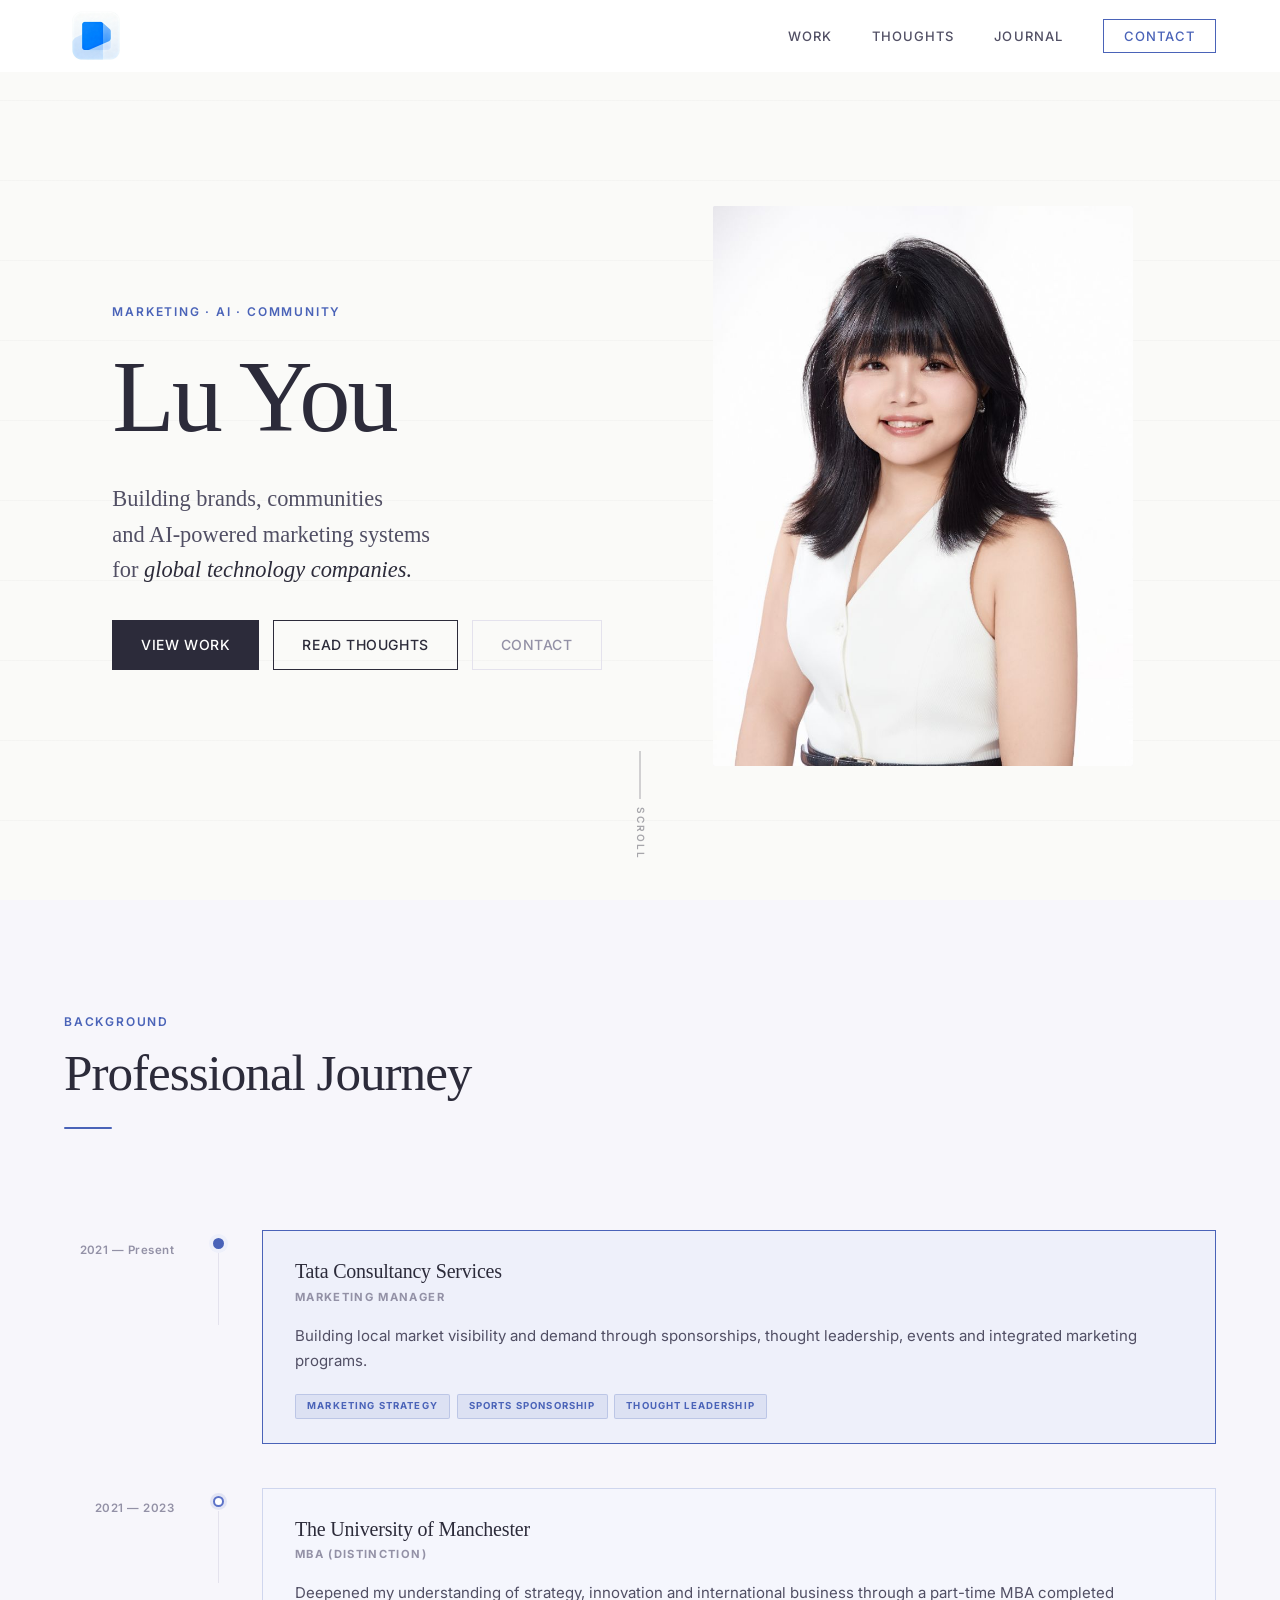
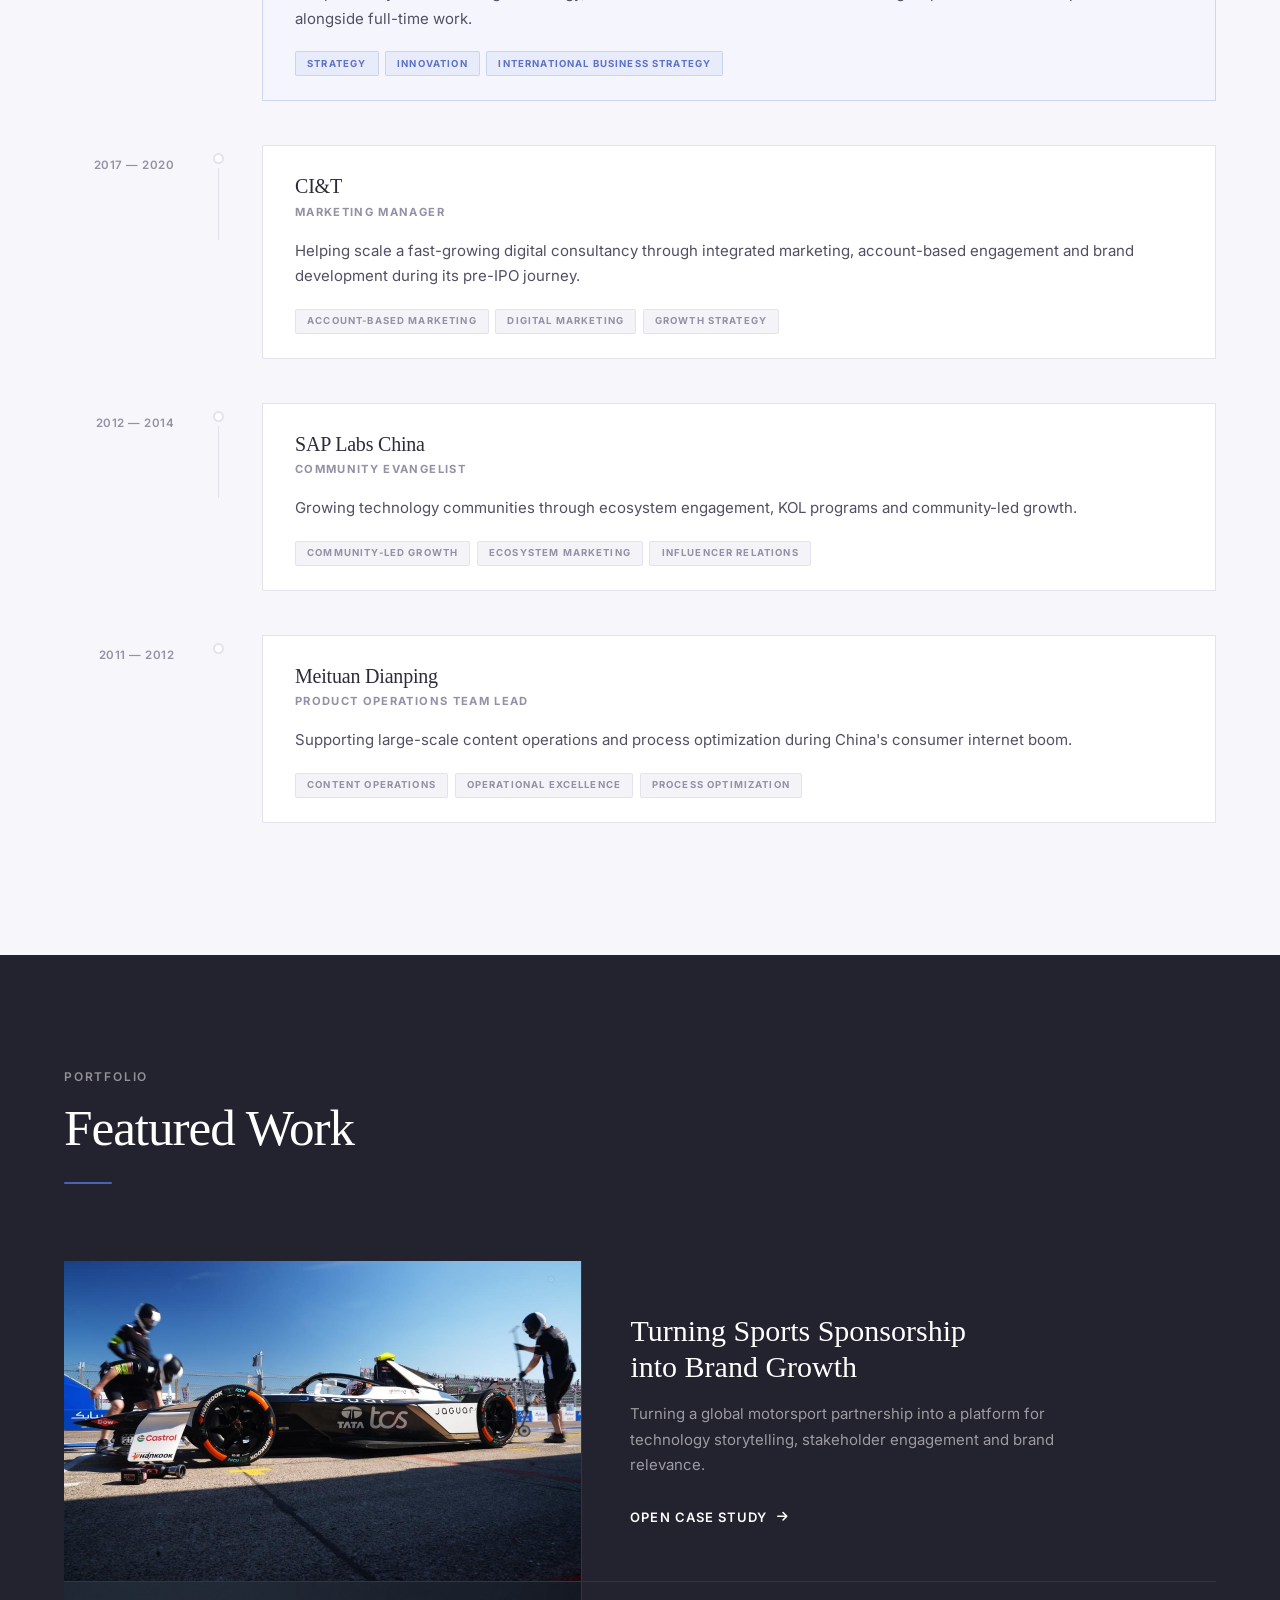
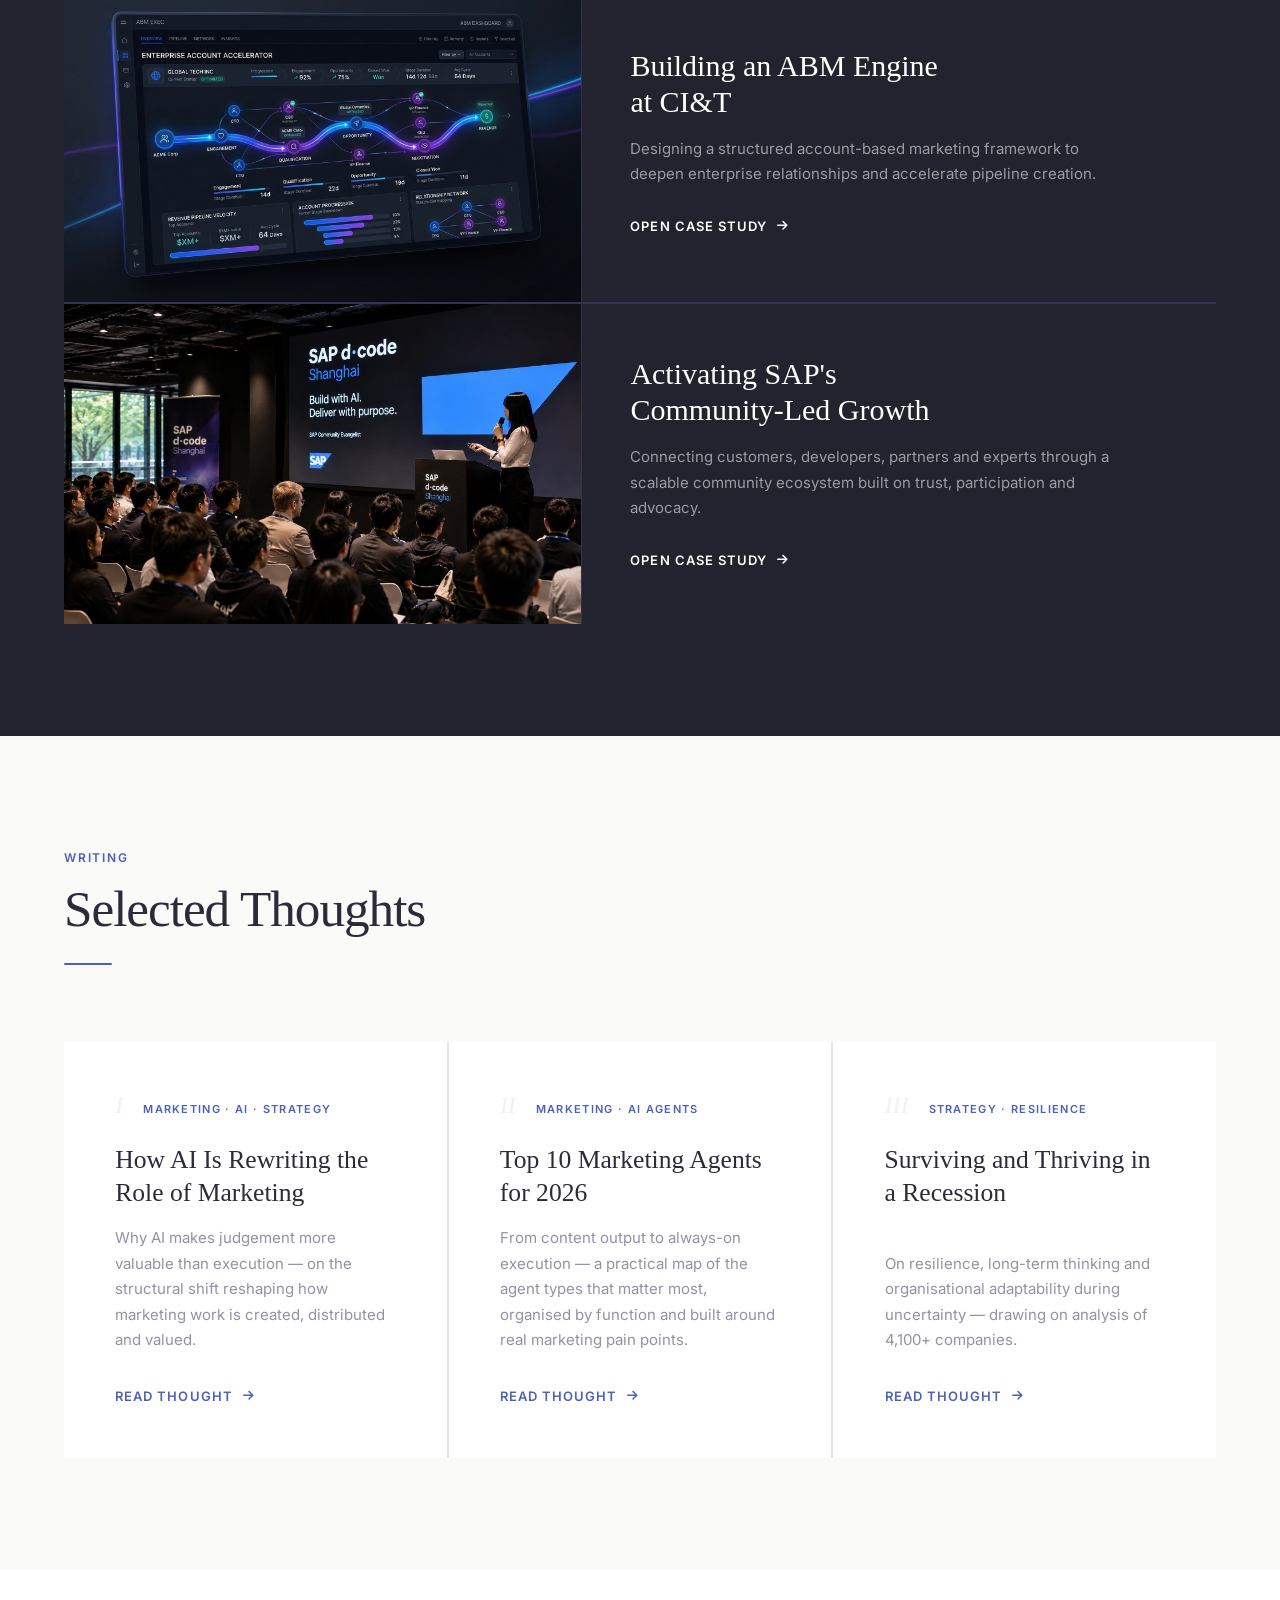
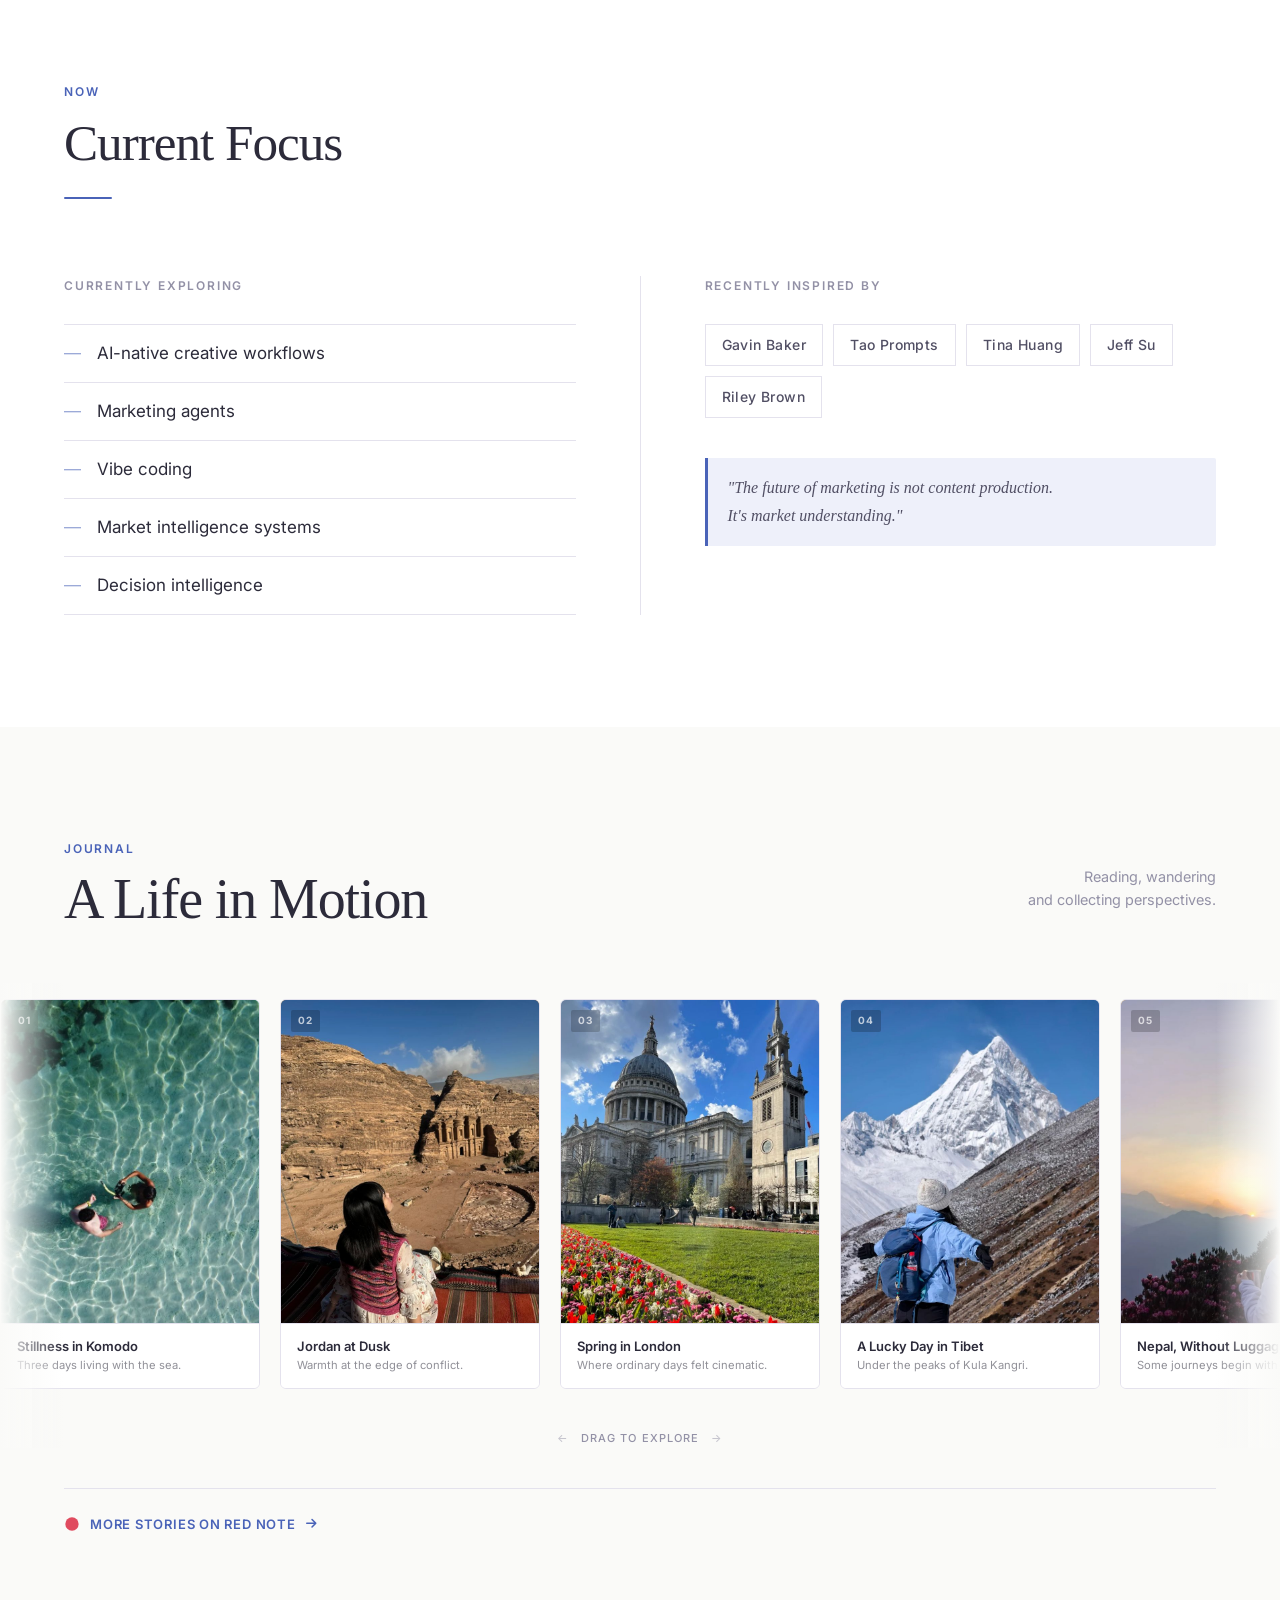
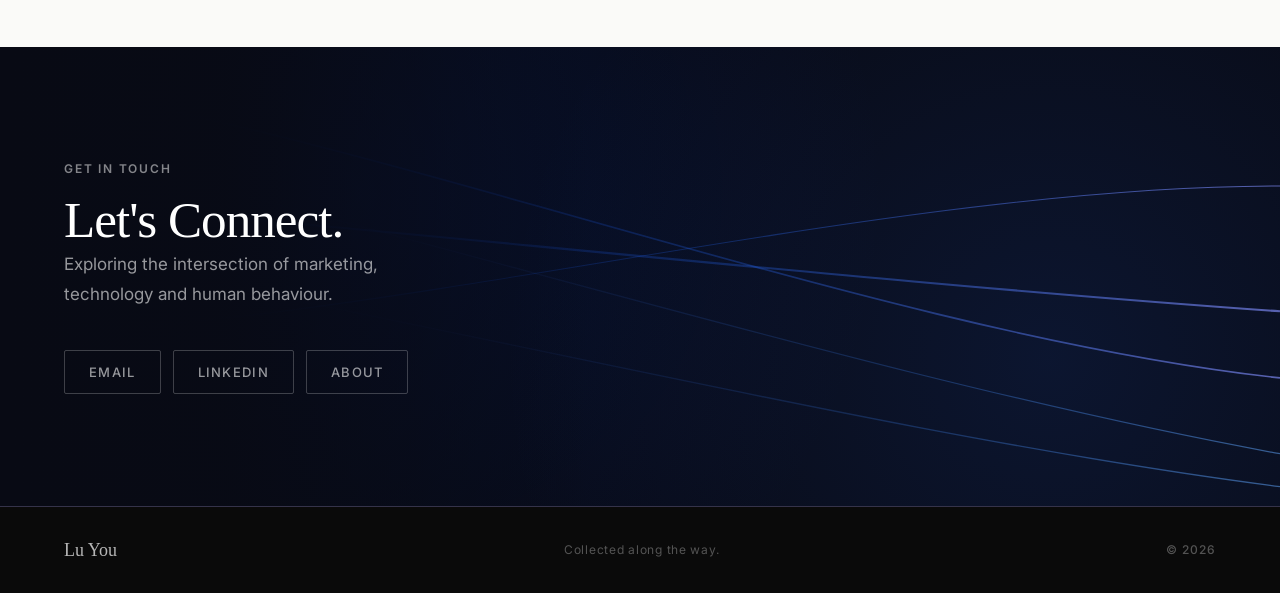
==== index.html @ 07454323 "Deploy personal website" ====
<!DOCTYPE html>
<html lang="en">
<head>
  <meta charset="UTF-8" />
  <meta name="viewport" content="width=device-width, initial-scale=1.0" />
  <title>Lu You | Marketing Strategist</title>
  <meta name="description" content="Lu You — Marketing Strategist building brands, communities and AI-powered marketing systems for global technology companies." />

  <!-- Google Fonts -->
  <link rel="preconnect" href="https://fonts.googleapis.com" />
  <link rel="preconnect" href="https://fonts.gstatic.com" crossorigin />
  <link href="https://fonts.googleapis.com/css2?family=Lora:ital,wght@0,400;0,500;0,600;1,400;1,500&family=Inter:wght@300;400;500;600&family=Cormorant+Garamond:ital,wght@0,300;0,400;0,500;1,300;1,400&display=swap" rel="stylesheet" />

  <!-- Font Awesome -->
  <link rel="stylesheet" href="https://cdn.jsdelivr.net/npm/@fortawesome/fontawesome-free@6.5.0/css/all.min.css" />

  <!-- Favicon -->
  <link rel="icon" type="image/svg+xml" href="images/favicon.svg" />
  <link rel="apple-touch-icon" href="images/favicon.svg" />

  <link rel="stylesheet" href="css/style.css" />
</head>
<body>

  <!-- ═══════════════ NAVIGATION ═══════════════ -->
  <nav class="site-nav" id="site-nav" aria-label="Main navigation">
    <div class="nav-inner">
      <a href="#hero" class="nav-logo" aria-label="Lu You — Home">
        <img src="images/logo-icon.jpg" alt="Lu You logo" class="nav-logo-img" />
      </a>
      <ul class="nav-links" role="list">
        <li><a href="#work" class="nav-link">Work</a></li>
        <li><a href="#thoughts" class="nav-link">Thoughts</a></li>
        <li><a href="#journal" class="nav-link">Journal</a></li>
        <li><a href="#contact" class="nav-link nav-cta">Contact</a></li>
      </ul>
      <button class="nav-burger" id="nav-burger" aria-label="Toggle menu" aria-expanded="false">
        <span></span><span></span><span></span>
      </button>
    </div>
    <!-- Mobile menu -->
    <div class="nav-mobile" id="nav-mobile" aria-hidden="true">
      <ul role="list">
        <li><a href="#work" class="nav-link">Work</a></li>
        <li><a href="#thoughts" class="nav-link">Thoughts</a></li>
        <li><a href="#journal" class="nav-link">Journal</a></li>
        <li><a href="#contact" class="nav-link">Contact</a></li>
      </ul>
    </div>
  </nav>

  <main>

    <!-- ═══════════════ HERO ═══════════════ -->
    <section class="hero" id="hero" aria-label="Introduction">
      <div class="hero-content">
        <div class="hero-left reveal">
          <p class="hero-eyebrow">Marketing · AI · Community</p>
          <h1 class="hero-name">Lu You</h1>
          <p class="hero-tagline">Building brands, communities<br />and AI-powered marketing systems<br />for <em>global technology companies.</em></p>
          <div class="hero-ctas" role="group" aria-label="Navigation shortcuts">
            <a href="#work" class="btn btn-primary">View Work</a>
            <a href="#thoughts" class="btn btn-secondary">Read Thoughts</a>
            <a href="#contact" class="btn btn-ghost">Contact</a>
          </div>
        </div>

        <div class="hero-right reveal reveal-delay">
          <div class="hero-portrait" role="img" aria-label="Portrait photograph of Lu You">
            <div class="portrait-inner">
              <img src="images/portrait.jpg" alt="Lu You — Marketing Strategist" class="portrait-photo" />
            </div>
          </div>
        </div>
      </div>

      <!-- Scroll indicator -->
      <div class="scroll-indicator" aria-hidden="true">
        <span class="scroll-line"></span>
        <span class="scroll-text">Scroll</span>
      </div>
    </section>

    <!-- ═══════════════ CAREER TIMELINE ═══════════════ -->
    <section class="timeline-section section" id="timeline" aria-label="Career timeline">
      <div class="container">
        <header class="section-header reveal">
          <span class="section-label">Background</span>
          <h2 class="section-title">Professional Journey</h2>
        </header>

        <div class="timeline" role="list">

          <!-- TCS — Present -->
          <article class="timeline-item reveal" role="listitem" tabindex="0" aria-label="Tata Consultancy Services, 2021 to present">
            <div class="timeline-period" aria-hidden="true">2021 — Present</div>
            <div class="timeline-connector" aria-hidden="true">
              <div class="timeline-dot timeline-dot--current"></div>
              <div class="timeline-line"></div>
            </div>
            <div class="timeline-card timeline-card--current">
              <h3 class="timeline-company">Tata Consultancy Services</h3>
              <p class="timeline-role">Marketing Manager</p>
              <p class="timeline-desc">Building local market visibility and demand through sponsorships, thought leadership, events and integrated marketing programs.</p>
              <div class="timeline-tags">
                <span class="timeline-tag timeline-tag--current">Marketing Strategy</span>
                <span class="timeline-tag timeline-tag--current">Sports Sponsorship</span>
                <span class="timeline-tag timeline-tag--current">Thought Leadership</span>
              </div>
            </div>
          </article>

          <!-- Manchester MBA -->
          <article class="timeline-item reveal" role="listitem" tabindex="0" aria-label="The University of Manchester MBA, 2021 to 2023">
            <div class="timeline-period" aria-hidden="true">2021 — 2023</div>
            <div class="timeline-connector" aria-hidden="true">
              <div class="timeline-dot timeline-dot--edu"></div>
              <div class="timeline-line"></div>
            </div>
            <div class="timeline-card timeline-card--edu">
              <h3 class="timeline-company">The University of Manchester</h3>
              <p class="timeline-role">MBA (Distinction)</p>
              <p class="timeline-desc">Deepened my understanding of strategy, innovation and international business through a part-time MBA completed alongside full-time work.</p>
              <div class="timeline-tags">
                <span class="timeline-tag timeline-tag--edu">Strategy</span>
                <span class="timeline-tag timeline-tag--edu">Innovation</span>
                <span class="timeline-tag timeline-tag--edu">International Business Strategy</span>
              </div>
            </div>
          </article>

          <!-- CI&T -->
          <article class="timeline-item reveal" role="listitem" tabindex="0" aria-label="CI&amp;T Marketing Manager, 2017 to 2020">
            <div class="timeline-period" aria-hidden="true">2017 — 2020</div>
            <div class="timeline-connector" aria-hidden="true">
              <div class="timeline-dot"></div>
              <div class="timeline-line"></div>
            </div>
            <div class="timeline-card">
              <h3 class="timeline-company">CI&amp;T</h3>
              <p class="timeline-role">Marketing Manager</p>
              <p class="timeline-desc">Helping scale a fast-growing digital consultancy through integrated marketing, account-based engagement and brand development during its pre-IPO journey.</p>
              <div class="timeline-tags">
                <span class="timeline-tag">Account-Based Marketing</span>
                <span class="timeline-tag">Digital Marketing</span>
                <span class="timeline-tag">Growth Strategy</span>
              </div>
            </div>
          </article>

          <!-- SAP Labs -->
          <article class="timeline-item reveal" role="listitem" tabindex="0" aria-label="SAP Labs China Community Evangelist, 2012 to 2014">
            <div class="timeline-period" aria-hidden="true">2012 — 2014</div>
            <div class="timeline-connector" aria-hidden="true">
              <div class="timeline-dot"></div>
              <div class="timeline-line"></div>
            </div>
            <div class="timeline-card">
              <h3 class="timeline-company">SAP Labs China</h3>
              <p class="timeline-role">Community Evangelist</p>
              <p class="timeline-desc">Growing technology communities through ecosystem engagement, KOL programs and community-led growth.</p>
              <div class="timeline-tags">
                <span class="timeline-tag">Community-Led Growth</span>
                <span class="timeline-tag">Ecosystem Marketing</span>
                <span class="timeline-tag">Influencer Relations</span>
              </div>
            </div>
          </article>

          <!-- Meituan -->
          <article class="timeline-item reveal" role="listitem" tabindex="0" aria-label="Meituan Dianping Product Operations Team Lead, 2011 to 2012">
            <div class="timeline-period" aria-hidden="true">2011 — 2012</div>
            <div class="timeline-connector" aria-hidden="true">
              <div class="timeline-dot"></div>
            </div>
            <div class="timeline-card">
              <h3 class="timeline-company">Meituan Dianping</h3>
              <p class="timeline-role">Product Operations Team Lead</p>
              <p class="timeline-desc">Supporting large-scale content operations and process optimization during China's consumer internet boom.</p>
              <div class="timeline-tags">
                <span class="timeline-tag">Content Operations</span>
                <span class="timeline-tag">Operational Excellence</span>
                <span class="timeline-tag">Process Optimization</span>
              </div>
            </div>
          </article>

        </div>


      </div>
    </section>

    <!-- ═══════════════ FEATURED WORK ═══════════════ -->
    <section class="work-section section section--dark" id="work" aria-label="Featured work">
      <div class="container">
        <header class="section-header reveal">
          <span class="section-label section-label--light">Portfolio</span>
          <h2 class="section-title section-title--light">Featured Work</h2>
        </header>

        <div class="work-grid" role="list">

          <article class="work-card reveal" role="listitem">
            <div class="work-card-inner">
              <div class="work-visual" aria-label="Jaguar TCS Racing Formula E car in pit lane">
                <img
                  class="work-visual-img"
                  src="images/jaguar-formula-e.webp"
                  alt="Jaguar TCS Racing Formula E car in pit lane"
                />
                <div class="work-visual-placeholder">
                  <span class="work-visual-icon" aria-hidden="true">🏎</span>
                </div>
              </div>
              <div class="work-content">
                <h3 class="work-title">Turning Sports Sponsorship<br />into Brand Growth</h3>
                <p class="work-desc">Turning a global motorsport partnership into a platform for technology storytelling, stakeholder engagement and brand relevance.</p>
                <a href="work/formula-e.html" class="work-cta" aria-label="Open Jaguar TCS Racing case study">
                  <span>Open Case Study</span>
                  <i class="fa-solid fa-arrow-right" aria-hidden="true"></i>
                </a>
              </div>
            </div>
          </article>

          <article class="work-card reveal" role="listitem">
            <div class="work-card-inner">
              <div class="work-visual" aria-label="ABM dashboard showing enterprise account pipeline">
                <img
                  class="work-visual-img"
                  src="images/abm-strategy.webp"
                  alt="ABM dashboard showing enterprise account pipeline"
                />
                <div class="work-visual-placeholder">
                  <span class="work-visual-icon" aria-hidden="true">⬡</span>
                </div>
              </div>
              <div class="work-content">
                <h3 class="work-title">Building an ABM Engine<br />at CI&amp;T</h3>
                <p class="work-desc">Designing a structured account-based marketing framework to deepen enterprise relationships and accelerate pipeline creation.</p>
                <a href="work/abm-cit.html" class="work-cta" aria-label="Open CI&T ABM case study">
                  <span>Open Case Study</span>
                  <i class="fa-solid fa-arrow-right" aria-hidden="true"></i>
                </a>
              </div>
            </div>
          </article>

          <article class="work-card reveal" role="listitem">
            <div class="work-card-inner">
              <div class="work-visual" aria-label="SAP d.code Shanghai event with speaker on stage">
                <img
                  class="work-visual-img"
                  src="images/sap-community.webp"
                  alt="SAP d.code Shanghai event with speaker on stage"
                />
                <div class="work-visual-placeholder">
                  <span class="work-visual-icon" aria-hidden="true">✦</span>
                </div>
              </div>
              <div class="work-content">
                <h3 class="work-title">Activating SAP's<br />Community-Led Growth</h3>
                <p class="work-desc">Connecting customers, developers, partners and experts through a scalable community ecosystem built on trust, participation and advocacy.</p>
                <a href="work/sap-community.html" class="work-cta" aria-label="Open SAP Community case study">
                  <span>Open Case Study</span>
                  <i class="fa-solid fa-arrow-right" aria-hidden="true"></i>
                </a>
              </div>
            </div>
          </article>

        </div>
      </div>
    </section>

    <!-- ═══════════════ SELECTED THOUGHTS ═══════════════ -->
    <section class="thoughts-section section" id="thoughts" aria-label="Selected thoughts and essays">
      <div class="container">
        <header class="section-header reveal">
          <span class="section-label">Writing</span>
          <h2 class="section-title">Selected Thoughts</h2>
        </header>

        <div class="thoughts-grid" role="list">

          <article class="thought-card reveal" role="listitem">
            <div class="thought-inner">
              <div class="thought-meta">
                <span class="thought-num" aria-hidden="true">I</span>
                <span class="thought-category">Marketing · AI · Strategy</span>
              </div>
              <h3 class="thought-title">How AI Is Rewriting the Role of Marketing</h3>
              <p class="thought-excerpt">Why AI makes judgement more valuable than execution — on the structural shift reshaping how marketing work is created, distributed and valued.</p>
              <a href="thoughts/ai-marketing.html" class="thought-link" aria-label="Read thought: How AI Is Rewriting the Role of Marketing">
                <span>Read Thought</span>
                <i class="fa-solid fa-arrow-right" aria-hidden="true"></i>
              </a>
            </div>
          </article>

          <article class="thought-card reveal" role="listitem">
            <div class="thought-inner">
              <div class="thought-meta">
                <span class="thought-num" aria-hidden="true">II</span>
                <span class="thought-category">Marketing · AI Agents</span>
              </div>
              <h3 class="thought-title">Top 10 Marketing Agents for 2026</h3>
              <p class="thought-excerpt">From content output to always-on execution — a practical map of the agent types that matter most, organised by function and built around real marketing pain points.</p>
              <a href="thoughts/marketing-agents.html" class="thought-link" aria-label="Read thought: Top 10 Marketing Agents You Need in 2026">
                <span>Read Thought</span>
                <i class="fa-solid fa-arrow-right" aria-hidden="true"></i>
              </a>
            </div>
          </article>

          <article class="thought-card reveal" role="listitem">
            <div class="thought-inner">
              <div class="thought-meta">
                <span class="thought-num" aria-hidden="true">III</span>
                <span class="thought-category">Strategy · Resilience</span>
              </div>
              <h3 class="thought-title">Surviving and Thriving in a Recession</h3>
              <p class="thought-excerpt">On resilience, long-term thinking and organisational adaptability during uncertainty — drawing on analysis of 4,100+ companies.</p>
              <a href="thoughts/recession.html" class="thought-link" aria-label="Read thought: Surviving and Thriving in a Recession">
                <span>Read Thought</span>
                <i class="fa-solid fa-arrow-right" aria-hidden="true"></i>
              </a>
            </div>
          </article>

        </div>
      </div>
    </section>

    <!-- ═══════════════ CURRENT FOCUS ═══════════════ -->
    <section class="focus-section section" id="focus" aria-label="Current focus and inspirations">
      <div class="container">
        <header class="section-header reveal">
          <span class="section-label">Now</span>
          <h2 class="section-title">Current Focus</h2>
        </header>

        <div class="focus-grid">
          <div class="focus-col reveal">
            <h3 class="focus-col-title">Currently Exploring</h3>
            <ul class="focus-list" role="list">
              <li class="focus-item">
                <span class="focus-bullet" aria-hidden="true">—</span>
                <span>AI-native creative workflows</span>
              </li>
              <li class="focus-item">
                <span class="focus-bullet" aria-hidden="true">—</span>
                <span>Marketing agents</span>
              </li>
              <li class="focus-item">
                <span class="focus-bullet" aria-hidden="true">—</span>
                <span>Vibe coding</span>
              </li>
              <li class="focus-item">
                <span class="focus-bullet" aria-hidden="true">—</span>
                <span>Market intelligence systems</span>
              </li>
              <li class="focus-item">
                <span class="focus-bullet" aria-hidden="true">—</span>
                <span>Decision intelligence</span>
              </li>
            </ul>
          </div>

          <div class="focus-divider" aria-hidden="true"></div>

          <div class="focus-col reveal reveal-delay">
            <h3 class="focus-col-title">Recently Inspired By</h3>
            <div class="inspiration-grid" role="list">
              <span class="inspiration-tag" role="listitem">Gavin Baker</span>
              <span class="inspiration-tag" role="listitem">Tao Prompts</span>
              <span class="inspiration-tag" role="listitem">Tina Huang</span>
              <span class="inspiration-tag" role="listitem">Jeff Su</span>
              <span class="inspiration-tag" role="listitem">Riley Brown</span>
            </div>
            <blockquote class="focus-quote">
              <p>"The future of marketing is not content production.<br />It's market understanding."</p>
            </blockquote>
          </div>
        </div>
      </div>
    </section>

    <!-- ═══════════════ TRAVEL JOURNAL ═══════════════ -->
    <section class="journal-section section" id="journal" aria-label="Travel journal">

      <!-- Section header -->
      <div class="container">
        <div class="journal-header reveal">
          <div class="journal-header-left">
            <span class="section-label">Journal</span>
            <h2 class="journal-title-main">A Life in Motion</h2>
          </div>
          <div class="journal-header-right reveal reveal-delay">
            <p class="journal-bio">Reading, wandering<br />and collecting perspectives.</p>
          </div>
        </div>
      </div>

      <!-- Film strip — edge-to-edge -->
      <div class="film-strip-wrapper reveal" aria-label="Scrollable photo journal">
        <div class="film-strip" id="film-strip" role="list">

          <!-- 01 Komodo -->
          <a class="film-card" href="https://www.xiaohongshu.com/user/profile/55a09db162a60c6fa4b75dfd" target="_blank" rel="noopener noreferrer" role="listitem" aria-label="Slow Days in Komodo — view on Xiaohongshu">
            <div class="film-card-img">
              <img src="images/journal-komodo.webp" alt="Aerial view of two snorkellers in crystal clear turquoise water, Komodo Islands" class="film-card-photo" loading="lazy" />
              <div class="film-card-img-fallback film-card-placeholder--1" aria-hidden="true"></div>
              <div class="film-card-overlay"><span class="film-card-open">Open Post ↗</span></div>
              <span class="film-card-num" aria-hidden="true">01</span>
            </div>
            <div class="film-card-caption">
              <span class="film-card-title">Stillness in Komodo</span>
              <span class="film-card-sub">Three days living with the sea.</span>
            </div>
          </a>

          <!-- 02 Jordan -->
          <a class="film-card" href="https://www.xiaohongshu.com/user/profile/55a09db162a60c6fa4b75dfd" target="_blank" rel="noopener noreferrer" role="listitem" aria-label="Jordan at Dusk — view on Xiaohongshu">
            <div class="film-card-img">
              <img src="images/journal-petra.webp" alt="Woman sitting on Bedouin rugs gazing at the ancient Treasury at Petra, Jordan at dusk" class="film-card-photo" loading="lazy" />
              <div class="film-card-img-fallback film-card-placeholder--2" aria-hidden="true"></div>
              <div class="film-card-overlay"><span class="film-card-open">Open Post ↗</span></div>
              <span class="film-card-num" aria-hidden="true">02</span>
            </div>
            <div class="film-card-caption">
              <span class="film-card-title">Jordan at Dusk</span>
              <span class="film-card-sub">Warmth at the edge of conflict.</span>
            </div>
          </a>

          <!-- 03 London -->
          <a class="film-card" href="https://www.xiaohongshu.com/user/profile/55a09db162a60c6fa4b75dfd" target="_blank" rel="noopener noreferrer" role="listitem" aria-label="Spring in London — view on Xiaohongshu">
            <div class="film-card-img">
              <img src="images/journal-london.webp" alt="St Paul's Cathedral London in spring with red and pink tulips in the foreground garden" class="film-card-photo" loading="lazy" />
              <div class="film-card-img-fallback film-card-placeholder--3" aria-hidden="true"></div>
              <div class="film-card-overlay"><span class="film-card-open">Open Post ↗</span></div>
              <span class="film-card-num" aria-hidden="true">03</span>
            </div>
            <div class="film-card-caption">
              <span class="film-card-title">Spring in London</span>
              <span class="film-card-sub">Where ordinary days felt cinematic.</span>
            </div>
          </a>

          <!-- 04 Tibet -->
          <a class="film-card" href="https://www.xiaohongshu.com/user/profile/55a09db162a60c6fa4b75dfd" target="_blank" rel="noopener noreferrer" role="listitem" aria-label="A Lucky Day in Tibet — view on Xiaohongshu">
            <div class="film-card-img">
              <img src="images/journal-tibet.webp" alt="Hiker with arms outstretched on a snowy slope facing a snow-capped Himalayan peak" class="film-card-photo" loading="lazy" />
              <div class="film-card-img-fallback film-card-placeholder--4" aria-hidden="true"></div>
              <div class="film-card-overlay"><span class="film-card-open">Open Post ↗</span></div>
              <span class="film-card-num" aria-hidden="true">04</span>
            </div>
            <div class="film-card-caption">
              <span class="film-card-title">A Lucky Day in Tibet</span>
              <span class="film-card-sub">Under the peaks of Kula Kangri.</span>
            </div>
          </a>

          <!-- 05 Nepal -->
          <a class="film-card" href="https://www.xiaohongshu.com/user/profile/55a09db162a60c6fa4b75dfd" target="_blank" rel="noopener noreferrer" role="listitem" aria-label="Nepal, Without Luggage — view on Xiaohongshu">
            <div class="film-card-img">
              <img src="images/journal-nepal.webp" alt="Hiker with arms spread wide facing a massive snow-capped Himalayan peak in Nepal" class="film-card-photo" loading="lazy" />
              <div class="film-card-img-fallback film-card-placeholder--5" aria-hidden="true"></div>
              <div class="film-card-overlay"><span class="film-card-open">Open Post ↗</span></div>
              <span class="film-card-num" aria-hidden="true">05</span>
            </div>
            <div class="film-card-caption">
              <span class="film-card-title">Nepal, Without Luggage</span>
              <span class="film-card-sub">Some journeys begin with losing things.</span>
            </div>
          </a>

          <!-- 06 Cuba -->
          <a class="film-card" href="https://www.xiaohongshu.com/user/profile/55a09db162a60c6fa4b75dfd" target="_blank" rel="noopener noreferrer" role="listitem" aria-label="Finding San Junipero in Cuba — view on Xiaohongshu">
            <div class="film-card-img">
              <img src="images/journal-cuba.webp" alt="Classic cars and pastel colonial buildings on a sunlit Havana street, Cuba" class="film-card-photo" loading="lazy" />
              <div class="film-card-img-fallback film-card-placeholder--6" aria-hidden="true"></div>
              <div class="film-card-overlay"><span class="film-card-open">Open Post ↗</span></div>
              <span class="film-card-num" aria-hidden="true">06</span>
            </div>
            <div class="film-card-caption">
              <span class="film-card-title">Finding San Junipero in Cuba</span>
              <span class="film-card-sub">Some places feel strangely familiar.</span>
            </div>
          </a>

          <!-- 07 India -->
          <a class="film-card" href="https://www.xiaohongshu.com/user/profile/55a09db162a60c6fa4b75dfd" target="_blank" rel="noopener noreferrer" role="listitem" aria-label="India, Unfiltered — view on Xiaohongshu">
            <div class="film-card-img">
              <img src="images/journal-india.webp" alt="Towering Gopuram of Meenakshi Amman Temple in Madurai, India, adorned with thousands of painted sculptures" class="film-card-photo" loading="lazy" />
              <div class="film-card-img-fallback film-card-placeholder--7" aria-hidden="true"></div>
              <div class="film-card-overlay"><span class="film-card-open">Open Post ↗</span></div>
              <span class="film-card-num" aria-hidden="true">07</span>
            </div>
            <div class="film-card-caption">
              <span class="film-card-title">India, Unfiltered</span>
              <span class="film-card-sub">Beautiful, chaotic and unforgettable.</span>
            </div>
          </a>

          <!-- 08 Bromo -->
          <a class="film-card" href="https://www.xiaohongshu.com/user/profile/55a09db162a60c6fa4b75dfd" target="_blank" rel="noopener noreferrer" role="listitem" aria-label="Bromo at 3AM — view on Xiaohongshu">
            <div class="film-card-img">
              <img src="images/journal-bromo.webp" alt="Mount Bromo volcano emerging from a sea of clouds at sunrise, East Java, Indonesia" class="film-card-photo" loading="lazy" />
              <div class="film-card-img-fallback film-card-placeholder--8" aria-hidden="true"></div>
              <div class="film-card-overlay"><span class="film-card-open">Open Post ↗</span></div>
              <span class="film-card-num" aria-hidden="true">08</span>
            </div>
            <div class="film-card-caption">
              <span class="film-card-title">Bromo at 3AM</span>
              <span class="film-card-sub">Exhausted, freezing, completely worth it.</span>
            </div>
          </a>

        </div><!-- /.film-strip -->

        <!-- Drag hint -->
        <div class="film-drag-hint" id="film-drag-hint" aria-hidden="true">
          <span class="film-drag-icon">←</span>
          <span>Drag to explore</span>
          <span class="film-drag-icon">→</span>
        </div>
      </div><!-- /.film-strip-wrapper -->

      <!-- Footer CTA -->
      <div class="container">
        <div class="journal-footer reveal">
          <a href="https://www.xiaohongshu.com/user/profile/55a09db162a60c6fa4b75dfd" target="_blank" rel="noopener noreferrer" class="journal-xhs-link" aria-label="More Stories on Red Note (opens in new tab)">
            <span class="journal-xhs-icon" aria-hidden="true">
              <svg width="16" height="16" viewBox="0 0 24 24" fill="currentColor"><circle cx="12" cy="12" r="10"/></svg>
            </span>
            <span>More Stories on Red Note</span>
            <i class="fa-solid fa-arrow-right" aria-hidden="true"></i>
          </a>
        </div>
      </div>

    </section>

    <!-- ═══════════════ CONTACT ═══════════════ -->
    <section class="contact-section section section--dark" id="contact" aria-label="Contact information">

      <!-- Layer 1: ambient radial glows -->
      <div class="contact-bg-glow" aria-hidden="true"></div>

      <!-- Layer 2: SVG bezier waves with gradient strokes -->
      <svg id="contact-svg" class="contact-svg" viewBox="0 0 1000 500"
           preserveAspectRatio="none" aria-hidden="true">
        <defs>
          <linearGradient id="wg1" x1="0" y1="0" x2="1" y2="0">
            <stop offset="0%"   stop-color="#080a14" stop-opacity="0"/>
            <stop offset="22%"  stop-color="#002fa7" stop-opacity="0.10"/>
            <stop offset="58%"  stop-color="#2563eb" stop-opacity="0.38"/>
            <stop offset="100%" stop-color="#818cf8" stop-opacity="0.78"/>
          </linearGradient>
          <linearGradient id="wg2" x1="0" y1="0" x2="1" y2="0">
            <stop offset="0%"   stop-color="#080a14" stop-opacity="0"/>
            <stop offset="32%"  stop-color="#1e3a8a" stop-opacity="0.07"/>
            <stop offset="68%"  stop-color="#3b82f6" stop-opacity="0.28"/>
            <stop offset="100%" stop-color="#60a5fa" stop-opacity="0.62"/>
          </linearGradient>
        </defs>
        <!-- 5 paths updated each rAF by JS -->
        <path id="wp0" fill="none" stroke="url(#wg1)" stroke-width="1.8"/>
        <path id="wp1" fill="none" stroke="url(#wg2)" stroke-width="1.3"/>
        <path id="wp2" fill="none" stroke="url(#wg1)" stroke-width="2.3"/>
        <path id="wp3" fill="none" stroke="url(#wg2)" stroke-width="1.5"/>
        <path id="wp4" fill="none" stroke="url(#wg1)" stroke-width="1.2"/>
      </svg>

      <!-- Layer 3: star/particle canvas -->
      <canvas id="contact-canvas" class="contact-canvas" aria-hidden="true"></canvas>

      <!-- Layer 4: left-side blend mask (the CRITICAL fix from the reference) -->
      <div class="contact-blend-mask" aria-hidden="true"></div>

      <!-- Content -->
      <div class="container contact-container">
        <div class="contact-inner reveal">
          <span class="section-label section-label--light">Get in touch</span>
          <h2 class="section-title section-title--light">Let's Connect.</h2>
          <p class="contact-desc">Exploring the intersection of marketing,<br />technology and human behaviour.</p>
          <nav class="contact-btns" aria-label="Contact links">
            <a href="mailto:lueatsmore@gmail.com" class="contact-btn">
              Email
            </a>
            <a href="https://www.linkedin.com/in/luisyou/" target="_blank" rel="noopener noreferrer" class="contact-btn">
              LinkedIn
            </a>
            <a href="#timeline" class="contact-btn">
              About
            </a>
          </nav>
        </div>
      </div>
    </section>

  </main>

  <!-- ═══════════════ FOOTER ═══════════════ -->
  <footer class="site-footer" role="contentinfo">
    <div class="container">
      <div class="footer-inner">
        <span class="footer-name">Lu You</span>
        <span class="footer-copy">Collected along the way.</span>
        <span class="footer-location">© 2026</span>
      </div>
    </div>
  </footer>

  <script src="js/main.js"></script>

  <!-- ── CONTACT ANIMATION ── -->
  <script>
  (function () {
    const section = document.getElementById('contact');
    if (!section) return;

    /* ── SVG WAVE PATHS ─────────────────────────────────────────────────── */
    const svgEl  = document.getElementById('contact-svg');
    const paths  = [0,1,2,3,4].map(i => document.getElementById('wp' + i));

    // Each wave: y0/y3 are the start/end Y anchors (as fraction of VH).
    // They are intentionally spread apart to create sweeping diagonal arcs.
    // cpPull controls how far the bezier control points exaggerate the slope.
    const waveDefs = [
      { y0: 0.05, y3: 0.72, cpPull: 1.15, speed: 0.13 },
      { y0: 0.18, y3: 0.88, cpPull: 0.90, speed: 0.10 },
      { y0: 0.30, y3: 0.58, cpPull: 1.30, speed: 0.16 },
      { y0: 0.42, y3: 0.95, cpPull: 1.00, speed: 0.09 },
      { y0: 0.60, y3: 0.30, cpPull: 0.85, speed: 0.12 },  // one goes upward
    ];

    function getPath(def, t) {
      const VH = 500;
      const s  = t * def.speed;

      // Start and end Y wander slowly around their anchors
      const y0 = VH * def.y0 + Math.sin(s * 1.1) * 28;
      const y3 = VH * def.y3 + Math.cos(s * 0.9 + 1.2) * 32;

      // Midpoint of the sweep
      const yMid = (y0 + y3) / 2;
      // Vertical range of the sweep — this is what gives the slope
      const yRange = (y3 - y0) * def.cpPull;

      // Control point 1: left-center, pulled toward the sweep direction
      const cy1 = yMid - yRange * 0.38 + Math.sin(s * 1.4 + 0.8) * 30;
      // Control point 2: right-center, continues the arc
      const cy2 = yMid + yRange * 0.38 + Math.cos(s * 1.1 + 2.1) * 35;

      return `M 0,${y0} C 280,${cy1} 680,${cy2} 1000,${y3}`;
    }

    /* ── PARTICLE CANVAS (stars) ────────────────────────────────────────── */
    const canvas = document.getElementById('contact-canvas');
    const ctx    = canvas ? canvas.getContext('2d') : null;

    // Particles favour x > 28% (matching reference: "Favor middle-right side")
    const NPART = 20;
    const parts = Array.from({ length: NPART }, () => {
      const x = 28 + Math.random() * 68;  // 28%–96% of width
      const y = 8  + Math.random() * 84;
      return {
        xPct: x, yPct: y,
        r:    1.4 + Math.random() * 2.2,
        // base opacity scales up with x so left edge = 0
        baseAlpha: Math.max(0, (x - 25) / 75) * 0.55,
        phase: Math.random() * Math.PI * 2,
        pulseSpd: 0.4 + Math.random() * 0.7,
      };
    });

    let W = 0, H = 0;
    function resizeCanvas() {
      W = canvas.width  = section.offsetWidth;
      H = canvas.height = section.offsetHeight;
    }

    function drawParticles(t) {
      if (!ctx) return;
      ctx.clearRect(0, 0, W, H);
      parts.forEach(p => {
        const pulse = 0.35 + 0.65 * (0.5 + 0.5 * Math.sin(t * p.pulseSpd + p.phase));
        const alpha = p.baseAlpha * pulse;
        if (alpha < 0.01) return;
        const px = p.xPct / 100 * W;
        const py = p.yPct / 100 * H;
        ctx.beginPath();
        ctx.arc(px, py, p.r, 0, Math.PI * 2);
        ctx.fillStyle = `rgba(191,219,254,${alpha})`; // blue-100
        ctx.fill();
        // soft glow
        const grd = ctx.createRadialGradient(px, py, 0, px, py, p.r * 4);
        grd.addColorStop(0,   `rgba(37,99,235,${alpha * 0.7})`);
        grd.addColorStop(1,   `rgba(37,99,235,0)`);
        ctx.fillStyle = grd;
        ctx.beginPath();
        ctx.arc(px, py, p.r * 4, 0, Math.PI * 2);
        ctx.fill();
      });
    }

    /* ── ANIMATION LOOP ─────────────────────────────────────────────────── */
    let raf = null;
    const startTime = performance.now();

    function frame(now) {
      const t = (now - startTime) / 1000; // seconds

      // Update SVG paths
      paths.forEach((p, i) => {
        if (p) p.setAttribute('d', getPath(waveDefs[i], t));
      });

      // Draw particles
      drawParticles(t);

      raf = requestAnimationFrame(frame);
    }

    function start() {
      if (canvas) resizeCanvas();
      if (raf) cancelAnimationFrame(raf);
      raf = requestAnimationFrame(frame);
    }

    // Gate on visibility
    const io = new IntersectionObserver(entries => {
      entries.forEach(e => {
        if (e.isIntersecting) { start(); }
        else { if (raf) { cancelAnimationFrame(raf); raf = null; } }
      });
    }, { threshold: 0.05 });
    io.observe(section);

    window.addEventListener('resize', () => {
      if (canvas) resizeCanvas();
    }, { passive: true });
  })();
  </script>
</body>
</html>
---- css/style.css ----
/* ═══════════════════════════════════════════════
   LU YOU — Personal Portfolio
   Editorial Minimalist Aesthetic
   Monocle × Apple × Dutch Design
   ═══════════════════════════════════════════════ */

/* ── TOKENS ── */
:root {
  /* Colors — Reference palette: warm ivory bg, charcoal text, blue accents */
  --color-black:      #1a1920;
  --color-ink:        #2c2b3a;
  --color-dark:       #23222f;
  --color-mid:        #514f64;
  --color-muted:      #9391a6;
  --color-border:     #e4e2ed;
  --color-border-dark:#35334a;
  --color-surface:    #f4f3f8;
  --color-warm:       #f7f6fb;
  --color-white:      #ffffff;
  --color-bg:         #fafaf8;

  /* Accent — muted royal blue (matching reference screenshot) */
  --color-accent:     #4a63b8;
  --color-accent-mid: #5c72c8;
  --color-accent-pale:#eef0fa;
  --color-accent-dark:#3a50a0;

  /* Typography */
  --font-serif:   'Playfair Display', 'DM Serif Display', Georgia, serif;
  --font-sans:    'Inter', -apple-system, BlinkMacSystemFont, 'Segoe UI', sans-serif;

  /* Spacing scale */
  --space-xs:   0.5rem;
  --space-sm:   1rem;
  --space-md:   2rem;
  --space-lg:   4rem;
  --space-xl:   7rem;
  --space-2xl: 10rem;

  /* Layout */
  --max-width: 1280px;
  --nav-height: 72px;

  /* Transitions */
  --ease-out: cubic-bezier(0.22, 1, 0.36, 1);
  --ease-in-out: cubic-bezier(0.65, 0, 0.35, 1);
  --duration: 0.6s;
}

/* ── RESET ── */
*,
*::before,
*::after {
  box-sizing: border-box;
  margin: 0;
  padding: 0;
}

html {
  scroll-behavior: smooth;
  scroll-padding-top: var(--nav-height);
  font-size: 16px;
}

body {
  font-family: var(--font-sans);
  font-weight: 400;
  line-height: 1.7;
  color: var(--color-ink);
  background: var(--color-white);
  -webkit-font-smoothing: antialiased;
  -moz-osx-font-smoothing: grayscale;
  overflow-x: hidden;
}

img {
  display: block;
  max-width: 100%;
}

a {
  color: inherit;
  text-decoration: none;
}

ul, ol {
  list-style: none;
}

/* ── UTILITIES ── */
.container {
  max-width: var(--max-width);
  margin-inline: auto;
  padding-inline: clamp(1.5rem, 5vw, 4rem);
}

.section {
  padding-block: var(--space-xl);
}

.section--dark {
  background: var(--color-dark);
  color: var(--color-white);
}

.section--warm {
  background: var(--color-warm);
}

/* Reveal animation */
.reveal {
  opacity: 0;
  transform: translateY(28px);
  transition: opacity var(--duration) var(--ease-out),
              transform var(--duration) var(--ease-out);
}

.reveal-delay {
  transition-delay: 0.15s;
}

.reveal.is-visible {
  opacity: 1;
  transform: translateY(0);
}

/* ── BUTTONS ── */
.btn {
  display: inline-flex;
  align-items: center;
  gap: 0.5rem;
  padding: 0.75rem 1.75rem;
  font-family: var(--font-sans);
  font-size: 0.875rem;
  font-weight: 500;
  letter-spacing: 0.04em;
  text-transform: uppercase;
  border: 1.5px solid transparent;
  border-radius: 0;
  cursor: pointer;
  transition: background 0.25s var(--ease-out),
              color 0.25s var(--ease-out),
              border-color 0.25s var(--ease-out),
              transform 0.2s var(--ease-out);
  white-space: nowrap;
}

.btn:hover {
  transform: translateY(-2px);
}

.btn-primary {
  background: var(--color-ink);
  color: var(--color-white);
  border-color: var(--color-ink);
}
.btn-primary:hover {
  background: var(--color-accent);
  border-color: var(--color-accent);
}

.btn-secondary {
  background: transparent;
  color: var(--color-ink);
  border-color: var(--color-ink);
}
.btn-secondary:hover {
  background: var(--color-ink);
  color: var(--color-white);
}

.btn-ghost {
  background: transparent;
  color: var(--color-muted);
  border-color: var(--color-border);
}
.btn-ghost:hover {
  color: var(--color-ink);
  border-color: var(--color-ink);
}

.btn-light {
  background: var(--color-white);
  color: var(--color-ink);
  border-color: var(--color-white);
}
.btn-light:hover {
  background: var(--color-accent);
  color: var(--color-white);
  border-color: var(--color-accent);
}

.btn-outline-light {
  background: transparent;
  color: var(--color-white);
  border-color: rgba(255,255,255,0.35);
}
.btn-outline-light:hover {
  background: rgba(255,255,255,0.1);
  border-color: rgba(255,255,255,0.7);
}

/* ── SECTION HEADER ── */
.section-header {
  margin-bottom: clamp(3rem, 6vw, 5rem);
}

.section-label {
  display: block;
  font-family: var(--font-sans);
  font-size: 0.75rem;
  font-weight: 600;
  letter-spacing: 0.15em;
  text-transform: uppercase;
  color: var(--color-accent);
  margin-bottom: 0.75rem;
}

.section-label--light {
  color: rgba(255,255,255,0.5);
}

.section-title {
  font-family: var(--font-serif);
  font-size: clamp(2rem, 4vw, 3.25rem);
  font-weight: 400;
  line-height: 1.15;
  letter-spacing: -0.02em;
  color: var(--color-ink);
}

.section-title--light {
  color: var(--color-white);
}

.section-subtitle {
  margin-top: 1rem;
  font-size: 1rem;
  color: var(--color-muted);
  font-style: italic;
  font-family: var(--font-serif);
}

/* ═══════════════════════════════════════════════
   NAVIGATION
   ═══════════════════════════════════════════════ */
.site-nav {
  position: fixed;
  top: 0;
  left: 0;
  right: 0;
  z-index: 100;
  height: var(--nav-height);
  background: rgba(255,255,255,0.92);
  backdrop-filter: blur(16px);
  -webkit-backdrop-filter: blur(16px);
  border-bottom: 1px solid transparent;
  transition: border-color 0.3s, background 0.3s;
}

.site-nav.scrolled {
  border-bottom-color: var(--color-border);
  background: rgba(255,255,255,0.97);
}

.nav-inner {
  max-width: var(--max-width);
  margin-inline: auto;
  padding-inline: clamp(1.5rem, 5vw, 4rem);
  height: 100%;
  display: flex;
  align-items: center;
  justify-content: space-between;
}

.nav-logo {
  display: inline-flex;
  align-items: center;
  transition: opacity 0.2s;
}
.nav-logo:hover {
  opacity: 0.75;
}
.nav-logo-img {
  height: 64px;
  width: auto;
  display: block;
}

.nav-links {
  display: flex;
  align-items: center;
  gap: 2.5rem;
}

.nav-link {
  font-size: 0.8125rem;
  font-weight: 500;
  letter-spacing: 0.08em;
  text-transform: uppercase;
  color: var(--color-mid);
  position: relative;
  transition: color 0.2s;
}

.nav-link::after {
  content: '';
  position: absolute;
  bottom: -4px;
  left: 0;
  right: 0;
  height: 1px;
  background: var(--color-accent);
  transform: scaleX(0);
  transform-origin: left;
  transition: transform 0.3s var(--ease-out);
}

.nav-link:hover {
  color: var(--color-ink);
}
.nav-link:hover::after {
  transform: scaleX(1);
}

.nav-cta {
  padding: 0.5rem 1.25rem;
  border: 1.5px solid var(--color-ink);
  color: var(--color-ink);
  letter-spacing: 0.08em;
}
.nav-cta::after { display: none; }
.nav-cta:hover {
  background: var(--color-ink);
  color: var(--color-white);
}

.nav-burger {
  display: none;
  flex-direction: column;
  gap: 5px;
  background: none;
  border: none;
  cursor: pointer;
  padding: 4px;
}

.nav-burger span {
  display: block;
  width: 24px;
  height: 1.5px;
  background: var(--color-ink);
  transition: transform 0.3s var(--ease-out), opacity 0.3s;
}

.nav-mobile {
  display: none;
  position: absolute;
  top: 100%;
  left: 0;
  right: 0;
  background: var(--color-white);
  border-bottom: 1px solid var(--color-border);
  padding: 1.5rem clamp(1.5rem, 5vw, 4rem);
}

.nav-mobile ul {
  display: flex;
  flex-direction: column;
  gap: 1.25rem;
}

.nav-mobile.is-open {
  display: block;
}

/* ═══════════════════════════════════════════════
   HERO
   ═══════════════════════════════════════════════ */
.hero {
  min-height: 100svh;
  padding-top: var(--nav-height);
  display: flex;
  flex-direction: column;
  justify-content: center;
  background: var(--color-white);
  position: relative;
  overflow: hidden;
}

/* Subtle background texture */
.hero::before {
  content: '';
  position: absolute;
  inset: 0;
  background:
    repeating-linear-gradient(
      0deg,
      transparent,
      transparent 79px,
      rgba(0,0,0,0.025) 79px,
      rgba(0,0,0,0.025) 80px
    );
  pointer-events: none;
}

.hero-content {
  max-width: var(--max-width);
  margin-inline: auto;
  padding-inline: clamp(1.5rem, 5vw, 4rem);
  padding-block: var(--space-xl);
  display: grid;
  grid-template-columns: 1fr 1fr;
  align-items: center;
  gap: clamp(3rem, 6vw, 6rem);
  position: relative;
  z-index: 1;
}

.hero-eyebrow {
  font-size: 0.75rem;
  font-weight: 600;
  letter-spacing: 0.15em;
  text-transform: uppercase;
  color: var(--color-accent);
  margin-bottom: 1.5rem;
}

.hero-name {
  font-family: var(--font-serif);
  font-size: clamp(3.5rem, 8vw, 7rem);
  font-weight: 400;
  line-height: 1;
  letter-spacing: -0.03em;
  color: var(--color-ink);
  margin-bottom: 2rem;
}

.hero-tagline {
  font-family: var(--font-serif);
  font-size: clamp(1.1rem, 2.2vw, 1.4rem);
  font-weight: 400;
  line-height: 1.6;
  color: var(--color-mid);
  margin-bottom: 2rem;
}

.hero-tagline em {
  color: var(--color-ink);
  font-style: italic;
}

.hero-location {
  display: flex;
  align-items: center;
  gap: 0.75rem;
  font-size: 0.875rem;
  font-weight: 400;
  letter-spacing: 0.04em;
  color: var(--color-muted);
  margin-bottom: 3rem;
}

.location-from { font-weight: 500; color: var(--color-mid); }
.location-arrow {
  color: var(--color-accent);
  font-size: 1rem;
}
.location-to {
  font-weight: 500;
  color: var(--color-accent);
}

.hero-ctas {
  display: flex;
  flex-wrap: wrap;
  gap: 0.875rem;
}

/* ── Portrait ── */
.hero-right {
  display: flex;
  justify-content: center;
  align-items: center;
}

.hero-portrait {
  width: 100%;
  max-width: 420px;
}

.portrait-inner {
  position: relative;
  aspect-ratio: 3 / 4;
  background: #f0eef7;
  overflow: hidden;
  border-radius: 2px;
}

.portrait-photo {
  width: 100%;
  height: 100%;
  object-fit: cover;
  object-position: top center;
  display: block;
  transition: transform 0.6s var(--ease-out);
}

.hero-portrait:hover .portrait-photo {
  transform: scale(1.03);
}

/* Fallback when no image loaded */
.portrait-inner.portrait-fallback {
  background: linear-gradient(160deg, #edeaf5 0%, #dbd7ed 100%);
}

.portrait-upload-hint {
  position: absolute;
  inset: 0;
  display: none;
  flex-direction: column;
  align-items: center;
  justify-content: center;
  gap: 0.75rem;
}

.portrait-inner.portrait-fallback .portrait-upload-hint {
  display: flex;
}

.portrait-icon {
  font-size: 2.5rem;
  color: var(--color-accent);
  opacity: 0.5;
}

.portrait-hint-text {
  font-size: 0.75rem;
  font-weight: 500;
  letter-spacing: 0.06em;
  text-transform: uppercase;
  text-align: center;
  color: var(--color-muted);
  line-height: 1.6;
}

/* ── Scroll indicator ── */
.scroll-indicator {
  position: absolute;
  bottom: 2.5rem;
  left: 50%;
  transform: translateX(-50%);
  display: flex;
  flex-direction: column;
  align-items: center;
  gap: 0.5rem;
  opacity: 0.4;
}

.scroll-line {
  display: block;
  width: 1px;
  height: 3rem;
  background: var(--color-ink);
  animation: scrollPulse 2s ease-in-out infinite;
}

.scroll-text {
  font-size: 0.625rem;
  font-weight: 600;
  letter-spacing: 0.2em;
  text-transform: uppercase;
  color: var(--color-ink);
  writing-mode: vertical-rl;
}

@keyframes scrollPulse {
  0%, 100% { transform: scaleY(1); opacity: 0.4; }
  50% { transform: scaleY(0.6); opacity: 0.2; }
}

/* ═══════════════════════════════════════════════
   CAREER TIMELINE
   ═══════════════════════════════════════════════ */
.timeline-section {
  background: var(--color-surface);
}

.timeline {
  position: relative;
  display: flex;
  flex-direction: column;
  gap: 0;
}

.timeline-item {
  display: grid;
  grid-template-columns: 110px 40px 1fr;
  align-items: start;
  gap: 0 1.5rem;
  padding-bottom: 0;
  cursor: default;
}

.timeline-period {
  font-family: var(--font-sans);
  font-size: 0.72rem;
  font-weight: 600;
  letter-spacing: 0.04em;
  color: var(--color-muted);
  padding-top: 2.25rem;
  text-align: right;
  white-space: nowrap;
  line-height: 1.4;
}

.timeline-connector {
  display: flex;
  flex-direction: column;
  align-items: center;
  padding-top: 2rem;
}

.timeline-dot {
  width: 11px;
  height: 11px;
  border-radius: 50%;
  background: var(--color-white);
  border: 2px solid var(--color-border);
  flex-shrink: 0;
  transition: border-color 0.3s, box-shadow 0.3s;
  position: relative;
  z-index: 1;
}

.timeline-item:hover .timeline-dot,
.timeline-item:focus-visible .timeline-dot {
  border-color: var(--color-accent);
}

.timeline-dot--current {
  background: var(--color-accent);
  border-color: var(--color-accent);
  box-shadow: 0 0 0 4px var(--color-accent-pale);
}

.timeline-dot--edu {
  background: var(--color-white);
  border-color: var(--color-accent-mid);
  box-shadow: 0 0 0 3px rgba(74, 99, 184, 0.12);
}

.timeline-line {
  width: 1px;
  flex: 1;
  min-height: 4.5rem;
  background: var(--color-border);
  margin-top: 0.25rem;
  transition: background 0.3s;
}

.timeline-item:hover .timeline-line {
  background: rgba(74, 99, 184, 0.2);
}

.timeline-card {
  background: var(--color-white);
  padding: 1.75rem 2rem 1.5rem;
  margin-top: 1.5rem;
  margin-bottom: 1.25rem;
  border: 1px solid var(--color-border);
  transition: border-color 0.3s var(--ease-out),
              box-shadow 0.3s var(--ease-out),
              background 0.3s var(--ease-out),
              transform 0.25s var(--ease-out);
  cursor: pointer;
}

.timeline-card:hover,
.timeline-item:focus-visible .timeline-card {
  border-color: var(--color-accent);
  box-shadow: 0 6px 32px rgba(74, 99, 184, 0.1);
  transform: translateX(5px);
}

.timeline-card--current {
  border-color: var(--color-accent);
  background: var(--color-accent-pale);
}
.timeline-card--current:hover {
  background: #e4e9f8;
  box-shadow: 0 8px 36px rgba(74, 99, 184, 0.14);
}

.timeline-card--edu {
  border-color: rgba(74, 99, 184, 0.22);
  background: #f5f6fd;
}
.timeline-card--edu:hover {
  border-color: var(--color-accent);
  background: var(--color-accent-pale);
}

/* org type badge */
.timeline-org-type {
  font-size: 0.6rem;
  font-weight: 700;
  letter-spacing: 0.18em;
  text-transform: uppercase;
  margin-bottom: 0.5rem;
}
.timeline-org-type--work { color: var(--color-accent); }
.timeline-org-type--edu  { color: var(--color-accent-mid); }

.timeline-company {
  font-family: var(--font-serif);
  font-size: 1.25rem;
  font-weight: 500;
  line-height: 1.2;
  color: var(--color-ink);
  margin-bottom: 0.3rem;
  letter-spacing: -0.01em;
}

.timeline-role {
  font-size: 0.7rem;
  font-weight: 700;
  letter-spacing: 0.12em;
  text-transform: uppercase;
  color: var(--color-muted);
  margin-bottom: 1rem;
}

.timeline-desc {
  font-size: 0.9375rem;
  color: var(--color-mid);
  line-height: 1.7;
}

.timeline-stat {
  font-size: 0.875rem;
  color: var(--color-mid);
  margin-top: 0.5rem;
  line-height: 1.65;
}
.timeline-stat strong {
  color: var(--color-accent);
  font-weight: 600;
}

.timeline-tags {
  display: flex;
  flex-wrap: wrap;
  gap: 0.4rem;
  margin-top: 1.25rem;
}

.timeline-tag {
  display: inline-block;
  padding: 0.2rem 0.7rem;
  font-size: 0.6rem;
  font-weight: 700;
  letter-spacing: 0.12em;
  text-transform: uppercase;
  background: var(--color-surface);
  color: var(--color-muted);
  border: 1px solid var(--color-border);
  border-radius: 2px;
  transition: background 0.2s, color 0.2s, border-color 0.2s;
}

.timeline-card:hover .timeline-tag {
  background: var(--color-accent-pale);
  border-color: rgba(74, 99, 184, 0.3);
  color: var(--color-accent);
}

.timeline-tag--current {
  background: rgba(74, 99, 184, 0.1);
  color: var(--color-accent);
  border-color: rgba(74, 99, 184, 0.22);
}
.timeline-card--current:hover .timeline-tag--current {
  background: var(--color-accent);
  color: var(--color-white);
  border-color: var(--color-accent);
}

.timeline-tag--edu {
  background: rgba(92, 114, 200, 0.08);
  color: var(--color-accent-mid);
  border-color: rgba(74, 99, 184, 0.18);
}
.timeline-card--edu:hover .timeline-tag--edu {
  background: var(--color-accent);
  color: var(--color-white);
  border-color: var(--color-accent);
}

.timeline-progression {
  display: flex;
  align-items: center;
  flex-wrap: wrap;
  gap: 0.5rem 1rem;
  margin-top: 3rem;
  padding-top: 2rem;
  border-top: 1px solid var(--color-border);
  font-size: 0.8125rem;
  font-weight: 500;
  letter-spacing: 0.08em;
  text-transform: uppercase;
  color: var(--color-muted);
}

.prog-arrow {
  color: var(--color-border);
}

.prog-current {
  color: var(--color-accent);
  font-weight: 600;
}

/* ═══════════════════════════════════════════════
   FEATURED WORK
   ═══════════════════════════════════════════════ */
.work-grid {
  display: grid;
  grid-template-columns: 1fr;
  gap: 1.5px;
  background: var(--color-border-dark);
}

.work-card {
  background: var(--color-dark);
  transition: background 0.35s var(--ease-out);
}

.work-card:hover {
  background: #1c1c1c;
}

.work-card-inner {
  display: grid;
  grid-template-columns: 45% 55%;
  align-items: stretch;
  gap: 0;
  min-height: 320px;
}

.work-number {
  display: none;
}

.work-visual {
  border-right: 1px solid var(--color-border-dark);
  position: relative;
  overflow: hidden;
  min-height: 280px;
}

.work-visual-img {
  position: absolute;
  inset: 0;
  width: 100%;
  height: 100%;
  object-fit: cover;
  object-position: center;
  display: block;
  z-index: 2;
  transition: transform 0.6s var(--ease-out);
}

.work-card:hover .work-visual-img {
  transform: scale(1.04);
}

.work-visual-placeholder {
  position: absolute;
  inset: 0;
  z-index: 1;
  background: linear-gradient(135deg, #1e1e1e 0%, #2a2a2a 100%);
  display: flex;
  align-items: center;
  justify-content: center;
  transition: transform 0.5s var(--ease-out);
}

.work-card:hover .work-visual-placeholder {
  transform: scale(1.04);
}

.work-visual-icon {
  font-size: 3rem;
  opacity: 0.4;
}

.work-content {
  padding: 2.5rem 3rem;
  display: flex;
  flex-direction: column;
  justify-content: center;
}

.work-tags {
  display: flex;
  flex-wrap: wrap;
  gap: 0.5rem;
  margin-bottom: 1.25rem;
}

.tag {
  padding: 0.2rem 0.625rem;
  font-size: 0.6875rem;
  font-weight: 600;
  letter-spacing: 0.1em;
  text-transform: uppercase;
  color: rgba(255,255,255,0.45);
  border: 1px solid rgba(255,255,255,0.15);
}

.work-title {
  font-family: var(--font-serif);
  font-size: clamp(1.375rem, 2.5vw, 1.875rem);
  font-weight: 400;
  line-height: 1.2;
  color: var(--color-white);
  margin-bottom: 1rem;
}

.work-title-sub {
  color: rgba(255,255,255,0.5);
  font-style: italic;
}

.work-desc {
  font-size: 0.9375rem;
  line-height: 1.7;
  color: rgba(255,255,255,0.55);
  max-width: 480px;
  margin-bottom: 1.75rem;
}

.work-cta {
  display: inline-flex;
  align-items: center;
  gap: 0.625rem;
  font-size: 0.8125rem;
  font-weight: 600;
  letter-spacing: 0.08em;
  text-transform: uppercase;
  color: var(--color-white);
  position: relative;
  width: fit-content;
}

.work-cta::after {
  content: '';
  position: absolute;
  bottom: -3px;
  left: 0;
  width: 100%;
  height: 1px;
  background: var(--color-accent-mid);
  transform: scaleX(0);
  transform-origin: left;
  transition: transform 0.3s var(--ease-out);
}

.work-cta:hover::after {
  transform: scaleX(1);
}

.work-cta i {
  font-size: 0.75rem;
  transition: transform 0.25s var(--ease-out);
}

.work-cta:hover i {
  transform: translateX(4px);
}

/* ═══════════════════════════════════════════════
   SELECTED THOUGHTS
   ═══════════════════════════════════════════════ */
.thoughts-grid {
  display: grid;
  grid-template-columns: 1fr 1fr 1fr;
  gap: 2px;
  background: var(--color-border);
}

.thought-card {
  background: var(--color-white);
}

.thought-inner {
  padding: clamp(2rem, 4vw, 3.5rem);
  height: 100%;
  display: flex;
  flex-direction: column;
  transition: background 0.3s;
}

.thought-card:hover .thought-inner {
  background: var(--color-surface);
}

.thought-meta {
  display: flex;
  align-items: baseline;
  gap: 1.25rem;
  margin-bottom: 1.5rem;
}

.thought-num {
  font-family: var(--font-serif);
  font-size: 1.5rem;
  font-style: italic;
  color: var(--color-border);
  line-height: 1;
}

.thought-category {
  font-size: 0.6875rem;
  font-weight: 600;
  letter-spacing: 0.12em;
  text-transform: uppercase;
  color: var(--color-accent);
}

.thought-title {
  font-family: var(--font-serif);
  font-size: clamp(1.25rem, 2vw, 1.625rem);
  font-weight: 400;
  line-height: 1.3;
  color: var(--color-ink);
  margin-bottom: 1rem;
  flex: 1;
}

.thought-excerpt {
  font-size: 0.9375rem;
  line-height: 1.7;
  color: var(--color-muted);
  margin-bottom: 2rem;
}

.thought-link {
  display: inline-flex;
  align-items: center;
  gap: 0.625rem;
  font-size: 0.8125rem;
  font-weight: 600;
  letter-spacing: 0.08em;
  text-transform: uppercase;
  color: var(--color-ink);
  transition: color 0.2s;
}

.thought-link i {
  font-size: 0.75rem;
  transition: transform 0.25s var(--ease-out);
}

.thought-link:hover {
  color: var(--color-accent);
}
.thought-link:hover i {
  transform: translateX(4px);
}

/* ═══════════════════════════════════════════════
   CURRENT FOCUS
   ═══════════════════════════════════════════════ */
.focus-section {
  background: var(--color-white);
}

.focus-grid {
  display: grid;
  grid-template-columns: 1fr 1px 1fr;
  gap: clamp(2rem, 5vw, 5rem);
  align-items: start;
}

.focus-divider {
  background: var(--color-border);
  height: 100%;
  min-height: 280px;
}

.focus-col-title {
  font-size: 0.75rem;
  font-weight: 600;
  letter-spacing: 0.15em;
  text-transform: uppercase;
  color: var(--color-muted);
  margin-bottom: 1.75rem;
}

.focus-list {
  display: flex;
  flex-direction: column;
  gap: 0;
}

.focus-item {
  display: flex;
  align-items: baseline;
  gap: 1rem;
  padding-block: 0.875rem;
  border-bottom: 1px solid var(--color-border);
  font-size: 1.0625rem;
  color: var(--color-ink);
  transition: color 0.2s;
}

.focus-item:first-child {
  border-top: 1px solid var(--color-border);
}

.focus-bullet {
  color: var(--color-accent);
  font-weight: 300;
  flex-shrink: 0;
  opacity: 0.7;
}

.inspiration-grid {
  display: flex;
  flex-wrap: wrap;
  gap: 0.625rem;
  margin-bottom: 2.5rem;
}

.inspiration-tag {
  padding: 0.5rem 1rem;
  font-size: 0.875rem;
  font-weight: 500;
  letter-spacing: 0.03em;
  color: var(--color-mid);
  border: 1.5px solid var(--color-border);
  transition: background 0.2s, color 0.2s, border-color 0.2s;
  cursor: default;
}

.inspiration-tag:hover {
  background: var(--color-accent);
  color: var(--color-white);
  border-color: var(--color-accent);
}

.focus-quote {
  padding: 1rem 1.25rem;
  border-left: 3px solid var(--color-accent);
  background: var(--color-accent-pale);
  border-radius: 0 2px 2px 0;
}

.focus-quote p {
  font-family: var(--font-serif);
  font-style: italic;
  font-size: 1rem;
  line-height: 1.75;
  color: var(--color-mid);
}

/* ═══════════════════════════════════════════════
   TRAVEL JOURNAL — Film Strip
   ═══════════════════════════════════════════════ */
.journal-section {
  background: var(--color-bg);
  padding-bottom: var(--space-xl);
  padding-top: var(--space-xl);
  overflow: hidden;
}

/* ── Header ── */
.journal-header {
  display: flex;
  align-items: flex-end;
  justify-content: space-between;
  flex-wrap: wrap;
  gap: 2rem;
  margin-bottom: 3.5rem;
}

.journal-header-left {}

.journal-title-main {
  font-family: var(--font-serif);
  font-size: clamp(2.25rem, 5vw, 3.5rem);
  font-weight: 400;
  line-height: 1;
  color: var(--color-ink);
  letter-spacing: -0.02em;
}

.journal-title-accent {
  font-family: var(--font-serif);
  font-size: clamp(2.25rem, 5vw, 3.5rem);
  font-weight: 400;
  font-style: italic;
  line-height: 1.1;
  color: var(--color-accent);
  letter-spacing: -0.02em;
}

.journal-header-right {
  text-align: right;
}

.journal-bio {
  font-size: 0.9rem;
  color: var(--color-muted);
  line-height: 1.6;
  margin-bottom: 1rem;
  max-width: 280px;
  margin-left: auto;
}

.journal-stats {
  display: flex;
  gap: 2rem;
  justify-content: flex-end;
}

.journal-stat {
  display: flex;
  flex-direction: column;
  align-items: flex-end;
  gap: 0.125rem;
}

.journal-stat-num {
  font-family: var(--font-serif);
  font-size: 1.625rem;
  font-weight: 500;
  color: var(--color-ink);
  line-height: 1;
}

.journal-stat-label {
  font-size: 0.6rem;
  font-weight: 700;
  letter-spacing: 0.14em;
  text-transform: uppercase;
  color: var(--color-muted);
}

/* ── Film strip wrapper (edge-to-edge) ── */
.film-strip-wrapper {
  position: relative;
  width: 100%;
  margin-bottom: 2.5rem;
}

/* Fade edges */
.film-strip-wrapper::before,
.film-strip-wrapper::after {
  content: '';
  position: absolute;
  top: 0;
  bottom: 0;
  width: clamp(2rem, 5vw, 5rem);
  z-index: 2;
  pointer-events: none;
}
.film-strip-wrapper::before {
  left: 0;
  background: linear-gradient(to right, var(--color-bg) 0%, transparent 100%);
}
.film-strip-wrapper::after {
  right: 0;
  background: linear-gradient(to left, var(--color-bg) 0%, transparent 100%);
}

/* ── Film strip scroll track ── */
.film-strip {
  display: flex;
  gap: 1.25rem;
  overflow-x: auto;
  overflow-y: visible;
  scroll-snap-type: x mandatory;
  scroll-behavior: smooth;
  padding: 1rem clamp(2rem, 5vw, 5rem) 2rem;
  cursor: grab;
  user-select: none;
  -webkit-overflow-scrolling: touch;

  /* Hide scrollbar */
  scrollbar-width: none;
  -ms-overflow-style: none;
}
.film-strip::-webkit-scrollbar { display: none; }
.film-strip.is-dragging { cursor: grabbing; scroll-behavior: auto; }

/* ── Individual film card ── */
.film-card {
  flex: 0 0 260px;
  display: flex;
  flex-direction: column;
  text-decoration: none;
  color: inherit;
  scroll-snap-align: start;
  border-radius: 6px;
  overflow: hidden;
  background: var(--color-white);
  border: 1px solid var(--color-border);
  transition: transform 0.3s var(--ease-out),
              box-shadow 0.3s var(--ease-out),
              border-color 0.3s;
  will-change: transform;
}

.film-card:hover {
  transform: translateY(-6px) scale(1.015);
  box-shadow: 0 16px 40px rgba(74, 99, 184, 0.13);
  border-color: rgba(74, 99, 184, 0.25);
}

/* ── Card image area ── */
.film-card-img {
  position: relative;
  aspect-ratio: 4 / 5;
  overflow: hidden;
}

/* Number badge */
.film-card-num {
  position: absolute;
  top: 0.625rem;
  left: 0.625rem;
  font-size: 0.625rem;
  font-weight: 700;
  letter-spacing: 0.1em;
  color: rgba(255,255,255,0.7);
  background: rgba(0,0,0,0.2);
  backdrop-filter: blur(4px);
  padding: 0.15rem 0.45rem;
  border-radius: 2px;
  z-index: 2;
}

/* Hover overlay */
.film-card-overlay {
  position: absolute;
  inset: 0;
  background: rgba(74, 99, 184, 0.55);
  backdrop-filter: blur(2px);
  display: flex;
  align-items: center;
  justify-content: center;
  opacity: 0;
  transition: opacity 0.3s var(--ease-out);
  z-index: 3;
}
.film-card:hover .film-card-overlay { opacity: 1; }

.film-card-open {
  font-size: 0.8125rem;
  font-weight: 600;
  letter-spacing: 0.08em;
  color: var(--color-white);
  text-transform: uppercase;
  transform: translateY(6px);
  transition: transform 0.3s var(--ease-out);
}
.film-card:hover .film-card-open { transform: translateY(0); }

/* ── Real photo inside film card ── */
.film-card-photo {
  position: absolute;
  inset: 0;
  width: 100%;
  height: 100%;
  object-fit: cover;
  object-position: center top;
  display: block;
  transition: transform 0.6s var(--ease-out);
  z-index: 1;
}
.film-card:hover .film-card-photo { transform: scale(1.06); }

/* Hide photo element when src is broken/missing — fallback gradient shows beneath */
.film-card-photo[data-error="1"] { display: none; }

/* ── Fallback gradient (shown when photo fails to load) ── */
.film-card-img-fallback {
  position: absolute;
  inset: 0;
  z-index: 0;
}

/* ── Placeholder colours per card ── */
.film-card-placeholder {
  position: absolute;
  inset: 0;
  display: flex;
  align-items: center;
  justify-content: center;
  transition: transform 0.6s var(--ease-out);
}
.film-card:hover .film-card-placeholder { transform: scale(1.06); }

.film-card-emoji { font-size: 3rem; opacity: 0.55; }

/* Fallback gradients matched to each photo's dominant colours */
.film-card-placeholder--1 { background: linear-gradient(145deg, #7ececa 0%, #4aabaa 100%); } /* Komodo — teal water */
.film-card-placeholder--2 { background: linear-gradient(145deg, #c9934a 0%, #a06830 100%); } /* Jordan — desert sand */
.film-card-placeholder--3 { background: linear-gradient(145deg, #e8f4f8 0%, #b8d8e8 100%); } /* London — sky blue */
.film-card-placeholder--4 { background: linear-gradient(145deg, #dce8f4 0%, #9bb8d8 100%); } /* Nepal — snow blue */
.film-card-placeholder--5 { background: linear-gradient(145deg, #f9c86a 0%, #e8954a 100%); } /* Tibet — golden sunrise */
.film-card-placeholder--6 { background: linear-gradient(145deg, #4abca8 0%, #2a8a78 100%); } /* Cuba — turquoise */
.film-card-placeholder--7 { background: linear-gradient(145deg, #c87840 0%, #a05828 100%); } /* India — temple terracotta */
.film-card-placeholder--8 { background: linear-gradient(145deg, #6aac88 0%, #4a8c68 100%); } /* Bromo — green moss */

/* ── Caption ── */
.film-card-caption {
  display: flex;
  flex-direction: column;
  align-items: flex-start;
  gap: 0.2rem;
  padding: 0.875rem 1rem;
  background: var(--color-white);
  border-top: 1px solid var(--color-border);
}

.film-card-title {
  font-size: 0.8125rem;
  font-weight: 600;
  line-height: 1.35;
  color: var(--color-ink);
  width: 100%;
}

.film-card-sub {
  font-size: 0.7rem;
  line-height: 1.4;
  color: var(--color-ink);
  opacity: 0.52;
  width: 100%;
  white-space: nowrap;
  overflow: hidden;
  text-overflow: ellipsis;
}

.film-card-likes {
  display: flex;
  align-items: center;
  gap: 0.3rem;
  font-size: 0.6875rem;
  font-weight: 600;
  color: #e05c6a;
  white-space: nowrap;
  flex-shrink: 0;
}

.film-card-likes i { font-size: 0.625rem; }

/* ── Drag hint ── */
.film-drag-hint {
  display: flex;
  align-items: center;
  justify-content: center;
  gap: 0.75rem;
  font-size: 0.6875rem;
  font-weight: 500;
  letter-spacing: 0.1em;
  text-transform: uppercase;
  color: var(--color-muted);
  padding-top: 0.5rem;
  transition: opacity 0.5s;
}
.film-drag-hint.is-hidden { opacity: 0; pointer-events: none; }
.film-drag-icon { opacity: 0.5; }

/* ── Footer CTA ── */
.journal-footer {
  display: flex;
  justify-content: flex-start;
  padding-top: 1.5rem;
  border-top: 1px solid var(--color-border);
}

.journal-xhs-link {
  display: inline-flex;
  align-items: center;
  gap: 0.625rem;
  font-size: 0.8125rem;
  font-weight: 600;
  letter-spacing: 0.06em;
  text-transform: uppercase;
  color: var(--color-accent);
  transition: color 0.2s, gap 0.2s;
}
.journal-xhs-link:hover { color: var(--color-accent-dark); gap: 0.9rem; }
.journal-xhs-link i { font-size: 0.75rem; }

.journal-xhs-icon {
  display: inline-flex;
  align-items: center;
  color: #e04b5f;
}

/* ── Responsive ── */
@media (max-width: 640px) {
  .journal-header { flex-direction: column; align-items: flex-start; }
  .journal-header-right { text-align: left; }
  .journal-stats { justify-content: flex-start; }
  .journal-bio { margin-left: 0; }
  .film-card { flex: 0 0 200px; }
}

/* ── Auto-scroll animation (paused on hover/drag) ── */
@keyframes filmAutoScroll {
  from { transform: translateX(0); }
  to   { transform: translateX(-50%); }
}


/* ═══════════════════════════════════════════════
   CONTACT
   ═══════════════════════════════════════════════ */

.contact-section {
  position: relative;
  overflow: hidden;
  background: #080a14 !important;  /* exact reference background */
}

/* Ambient radial glows (Klein Blue) */
.contact-bg-glow {
  position: absolute;
  inset: 0;
  background:
    radial-gradient(circle at 28% 32%, rgba(0,47,167,0.18) 0%, transparent 54%),
    radial-gradient(circle at 82% 68%, rgba(37,99,235,0.13) 0%, transparent 50%);
  z-index: 0;
  pointer-events: none;
}

/* SVG wave layer */
.contact-svg {
  position: absolute;
  inset: 0;
  width: 100%;
  height: 100%;
  z-index: 1;
  pointer-events: none;
  opacity: 0.85;
}

/* Particle canvas layer */
.contact-canvas {
  position: absolute;
  inset: 0;
  width: 100%;
  height: 100%;
  display: block;
  z-index: 2;
  pointer-events: none;
}

/* ── THE CRITICAL FIX (from reference: blend-junction-mask) ──
   A hard left-to-right gradient overlay that dissolves anything
   (waves, particles, stray pixels) cleanly into the background.
   z-index sits above SVG + canvas but below content.              */
.contact-blend-mask {
  position: absolute;
  left: 0; top: 0; bottom: 0;
  width: 46%;
  background: linear-gradient(
    to right,
    #080a14        0%,
    rgba(8,10,20,0.93) 38%,
    rgba(8,10,20,0.55) 70%,
    transparent    100%
  );
  z-index: 3;
  pointer-events: none;
}

/* Content above all layers */
.contact-container {
  position: relative;
  z-index: 4;
}

.contact-inner {
  display: flex;
  flex-direction: column;
  align-items: flex-start;
  max-width: 560px;
}

.contact-desc {
  font-size: 1.0625rem;
  line-height: 1.75;
  color: rgba(255,255,255,0.58);
  margin-bottom: 2.5rem;
  max-width: 420px;
}

/* Row of CTA buttons */
.contact-btns {
  display: flex;
  flex-direction: row;
  flex-wrap: wrap;
  gap: 0.75rem;
}

.contact-btn {
  display: inline-flex;
  align-items: center;
  justify-content: center;
  padding: 0.625rem 1.5rem;
  border: 1px solid rgba(255,255,255,0.22);
  border-radius: 2px;
  font-family: var(--font-sans);
  font-size: 0.8125rem;
  font-weight: 500;
  letter-spacing: 0.1em;
  text-transform: uppercase;
  color: rgba(255,255,255,0.58);
  text-decoration: none;
  background: transparent;
  transition: border-color 0.28s var(--ease-out),
              color 0.28s var(--ease-out),
              background 0.28s var(--ease-out),
              box-shadow 0.28s var(--ease-out),
              transform 0.2s var(--ease-out);
}

.contact-btn:hover {
  border-color: rgba(59,130,246,0.75);
  color: #fff;
  background: rgba(59,130,246,0.10);
  box-shadow: 0 0 18px rgba(59,130,246,0.18);
  transform: translateY(-1px);
}

/* Remove obsolete rules */
.contact-left  { all: unset; }
.contact-right { all: unset; }
.contact-links { all: unset; }
.contact-link-item { all: unset; }
.contact-link-bracket { all: unset; }

/* ═══════════════════════════════════════════════
   FOOTER
   ═══════════════════════════════════════════════ */
.site-footer {
  background: #0a0a0a;
  padding-block: 1.75rem;
  border-top: 1px solid var(--color-border-dark);
}

.footer-inner {
  display: flex;
  align-items: center;
  justify-content: space-between;
  flex-wrap: wrap;
  gap: 0.75rem;
}

.footer-name {
  font-family: var(--font-serif);
  font-size: 1.125rem;
  font-weight: 400;
  color: rgba(255,255,255,0.7);
}

.footer-copy {
  font-size: 0.75rem;
  font-weight: 400;
  letter-spacing: 0.06em;
  color: rgba(255,255,255,0.3);
}

.footer-location {
  font-size: 0.75rem;
  font-weight: 500;
  letter-spacing: 0.08em;
  color: rgba(255,255,255,0.3);
  text-transform: uppercase;
}

/* ═══════════════════════════════════════════════
   RESPONSIVE
   ═══════════════════════════════════════════════ */

/* Large screens — tighten grid */
@media (max-width: 1100px) {
  .work-card-inner {
    grid-template-columns: 45% 55%;
  }
  .work-content {
    padding: 2rem 2.5rem;
  }
}

/* Tablet */
@media (max-width: 900px) {
  .hero-content {
    grid-template-columns: 1fr;
    text-align: left;
    gap: 3rem;
  }

  .hero-right {
    justify-content: flex-start;
  }

  .hero-portrait {
    max-width: 320px;
  }

  .thoughts-grid {
    grid-template-columns: 1fr 1fr;
  }

  .focus-grid {
    grid-template-columns: 1fr;
    gap: 3rem;
  }

  .focus-divider {
    display: none;
  }

  .work-card-inner {
    grid-template-columns: 1fr;
    min-height: auto;
  }

  .work-number {
    display: none;
  }

  .work-visual {
    min-height: 200px;
    border-right: none;
    border-bottom: 1px solid var(--color-border-dark);
  }

  .work-content {
    padding: 2rem;
  }

  .journal-grid {
    grid-template-columns: repeat(2, 1fr);
  }

  .timeline-item {
    grid-template-columns: 90px 36px 1fr;
    gap: 0 1rem;
  }
}

/* Mobile */
@media (max-width: 640px) {
  :root {
    --space-xl: 5rem;
  }

  .thoughts-grid {
    grid-template-columns: 1fr;
  }

  .nav-links {
    display: none;
  }

  .nav-burger {
    display: flex;
  }

  .hero-name {
    font-size: clamp(3rem, 12vw, 5rem);
  }

  .hero-ctas {
    flex-direction: column;
    align-items: flex-start;
  }

  .hero-ctas .btn {
    width: 100%;
    justify-content: center;
  }

  .journal-grid {
    grid-template-columns: 1fr 1fr;
  }

  .timeline-item {
    grid-template-columns: 76px 28px 1fr;
    gap: 0 0.75rem;
  }

  .timeline-card {
    padding: 1.25rem 1.5rem;
  }

  .footer-inner {
    flex-direction: column;
    align-items: center;
    text-align: center;
  }
}

@media (max-width: 420px) {
  .journal-grid {
    grid-template-columns: 1fr;
  }
}

/* ═══════════════════════════════════════════════
   FOCUS VISIBLE (Accessibility)
   ═══════════════════════════════════════════════ */
:focus-visible {
  outline: 2px solid var(--color-accent);
  outline-offset: 3px;
}

/* ═══════════════════════════════════════════════
   REDUCED MOTION
   ═══════════════════════════════════════════════ */
@media (prefers-reduced-motion: reduce) {
  *,
  *::before,
  *::after {
    animation-duration: 0.01ms !important;
    animation-iteration-count: 1 !important;
    transition-duration: 0.01ms !important;
    scroll-behavior: auto !important;
  }

  .reveal {
    opacity: 1;
    transform: none;
  }
}

/* ═══════════════════════════════════════════════
   SELECTION COLOUR
   ═══════════════════════════════════════════════ */
::selection {
  background: var(--color-accent-pale);
  color: var(--color-accent-dark);
}

/* ═══════════════════════════════════════════════
   PRINT
   ═══════════════════════════════════════════════ */
@media print {
  .site-nav,
  .scroll-indicator {
    display: none;
  }
}

/* ═══════════════════════════════════════════════
   SECTION RULE — decorative horizontal lines
   ═══════════════════════════════════════════════ */
.section-header::after {
  content: '';
  display: block;
  width: 3rem;
  height: 1px;
  background: var(--color-accent);
  margin-top: 1.5rem;
}

.section-header.reveal::after {
  width: 0;
  transition: width 0.8s var(--ease-out) 0.4s;
}

.section-header.is-visible::after {
  width: 3rem;
}

/* ═══════════════════════════════════════════════
   JS LOADED state (prevents FOUC on animations)
   ═══════════════════════════════════════════════ */
.js-loaded .hero-left.reveal,
.js-loaded .hero-right.reveal {
  /* Hero reveals with a slight upward float on page load */
  animation: heroFloat 1s var(--ease-out) both;
}

.js-loaded .hero-right.reveal {
  animation-delay: 0.2s;
}

@keyframes heroFloat {
  from {
    opacity: 0;
    transform: translateY(20px);
  }
  to {
    opacity: 1;
    transform: translateY(0);
  }
}

/* Override the scroll-observer for hero (always visible) */
.hero .reveal {
  opacity: 1;
  transform: translateY(0);
}

/* ═══════════════════════════════════════════════
   BLUE SCHEME — global overrides
   ═══════════════════════════════════════════════ */

/* Location accent value */
.location-value--accent {
  color: #7b96e8;
}

/* Thought link — always blue */
.thought-link {
  color: var(--color-accent);
}
.thought-link:hover {
  color: var(--color-accent-dark);
}

/* Work CTA underline — blue */
.work-cta::after {
  background: var(--color-accent-mid);
}

/* Journal grid background fix */
.journal-grid {
  background: transparent;
}

/* Hero background override (light warm ivory) */
.hero {
  background: var(--color-bg);
}

/* Timeline section warm background */
.timeline-section {
  background: var(--color-warm);
}

/* Thoughts section light background */
.thoughts-section {
  background: var(--color-bg);
}

/* Focus section */
.focus-section {
  background: var(--color-white);
}

/* Progress bar color */
/* (set inline by JS) */

/* Focus item — subtle hover */
.focus-item:hover {
  color: var(--color-accent);
  cursor: default;
}

/* Section header accent rule */
.section-header::after {
  height: 2px;
  border-radius: 2px;
}

/* Nav CTA button border */
.nav-cta {
  border-color: var(--color-accent);
  color: var(--color-accent);
}
.nav-cta:hover {
  background: var(--color-accent);
  color: var(--color-white);
  border-color: var(--color-accent);
}

/* Thought number in editorial roman numerals */
.thought-num {
  color: var(--color-accent-pale);
}

/* Work card tag borders — keep visible on dark bg */
.tag {
  border-color: rgba(74, 99, 184, 0.35);
  color: rgba(255,255,255,0.6);
}

/* Journal caption city text */
.journal-city {
  color: var(--color-ink);
}
.journal-note {
  color: var(--color-muted);
}
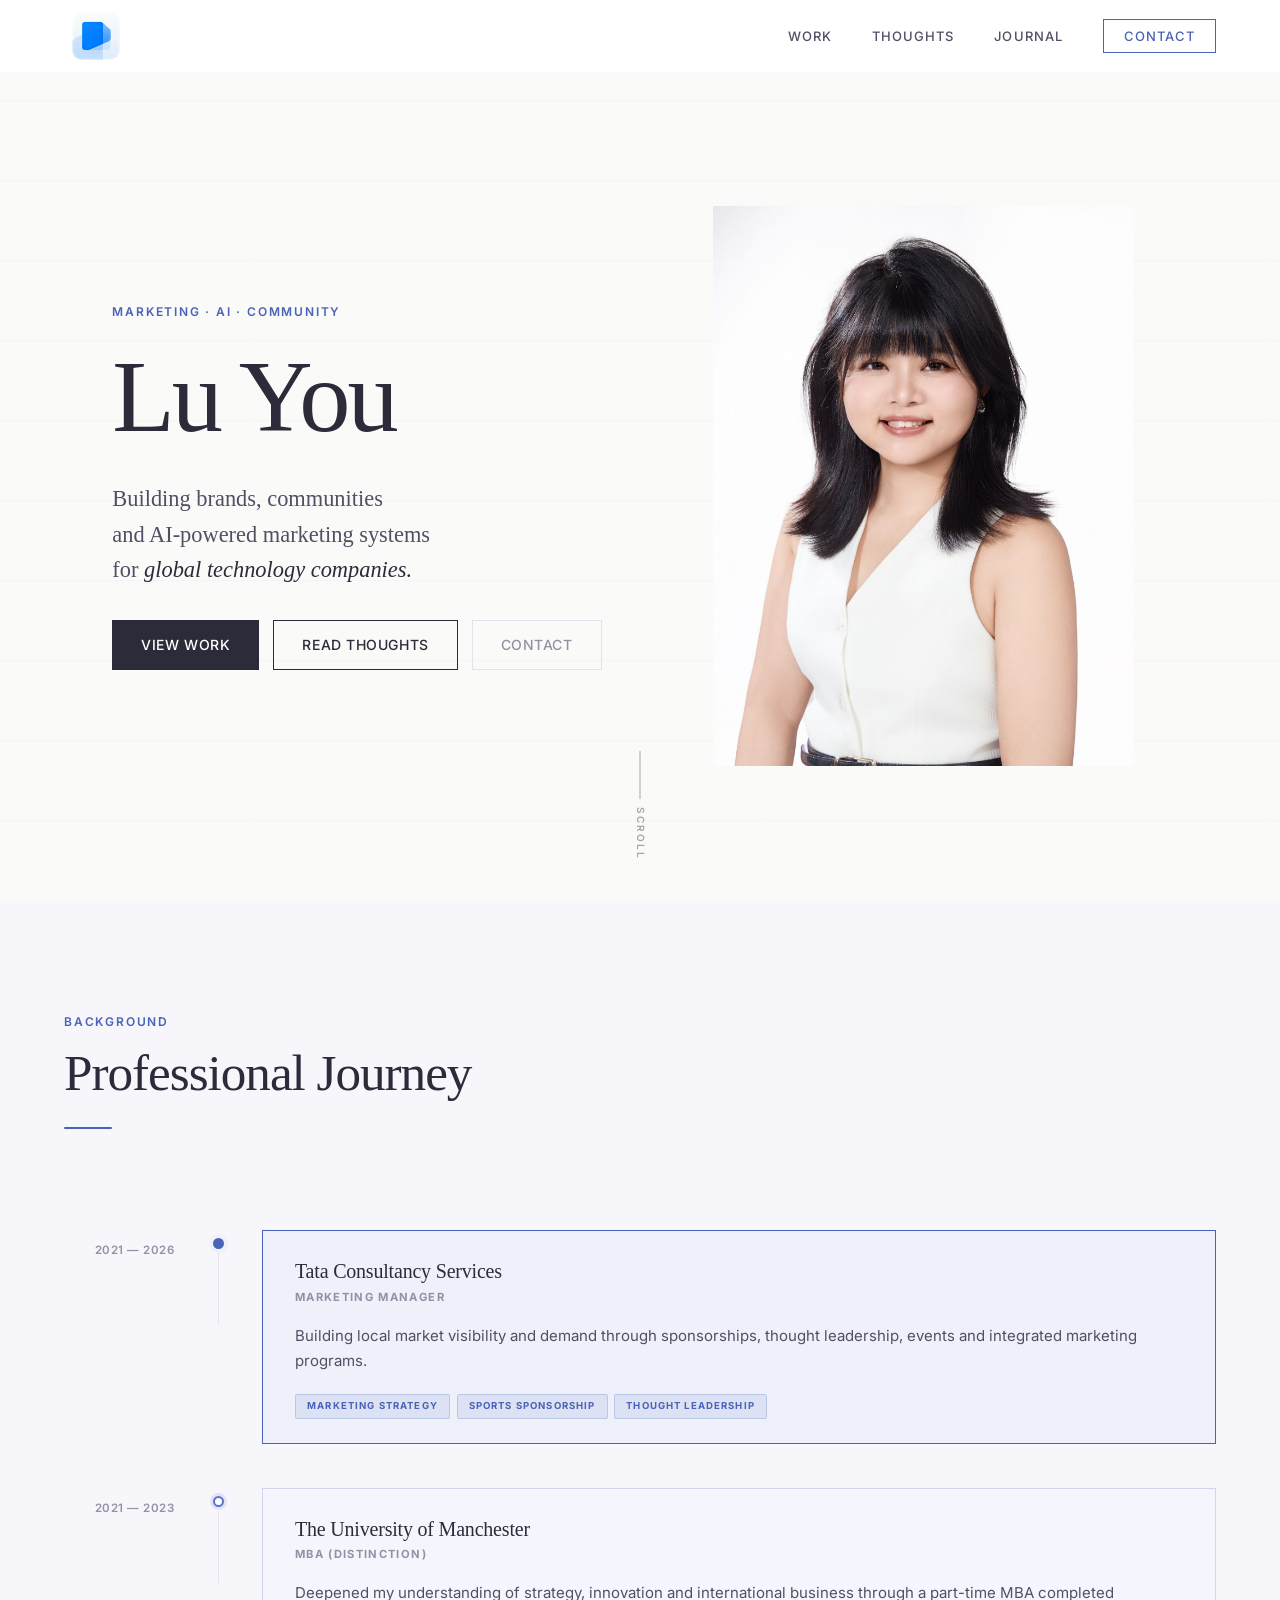
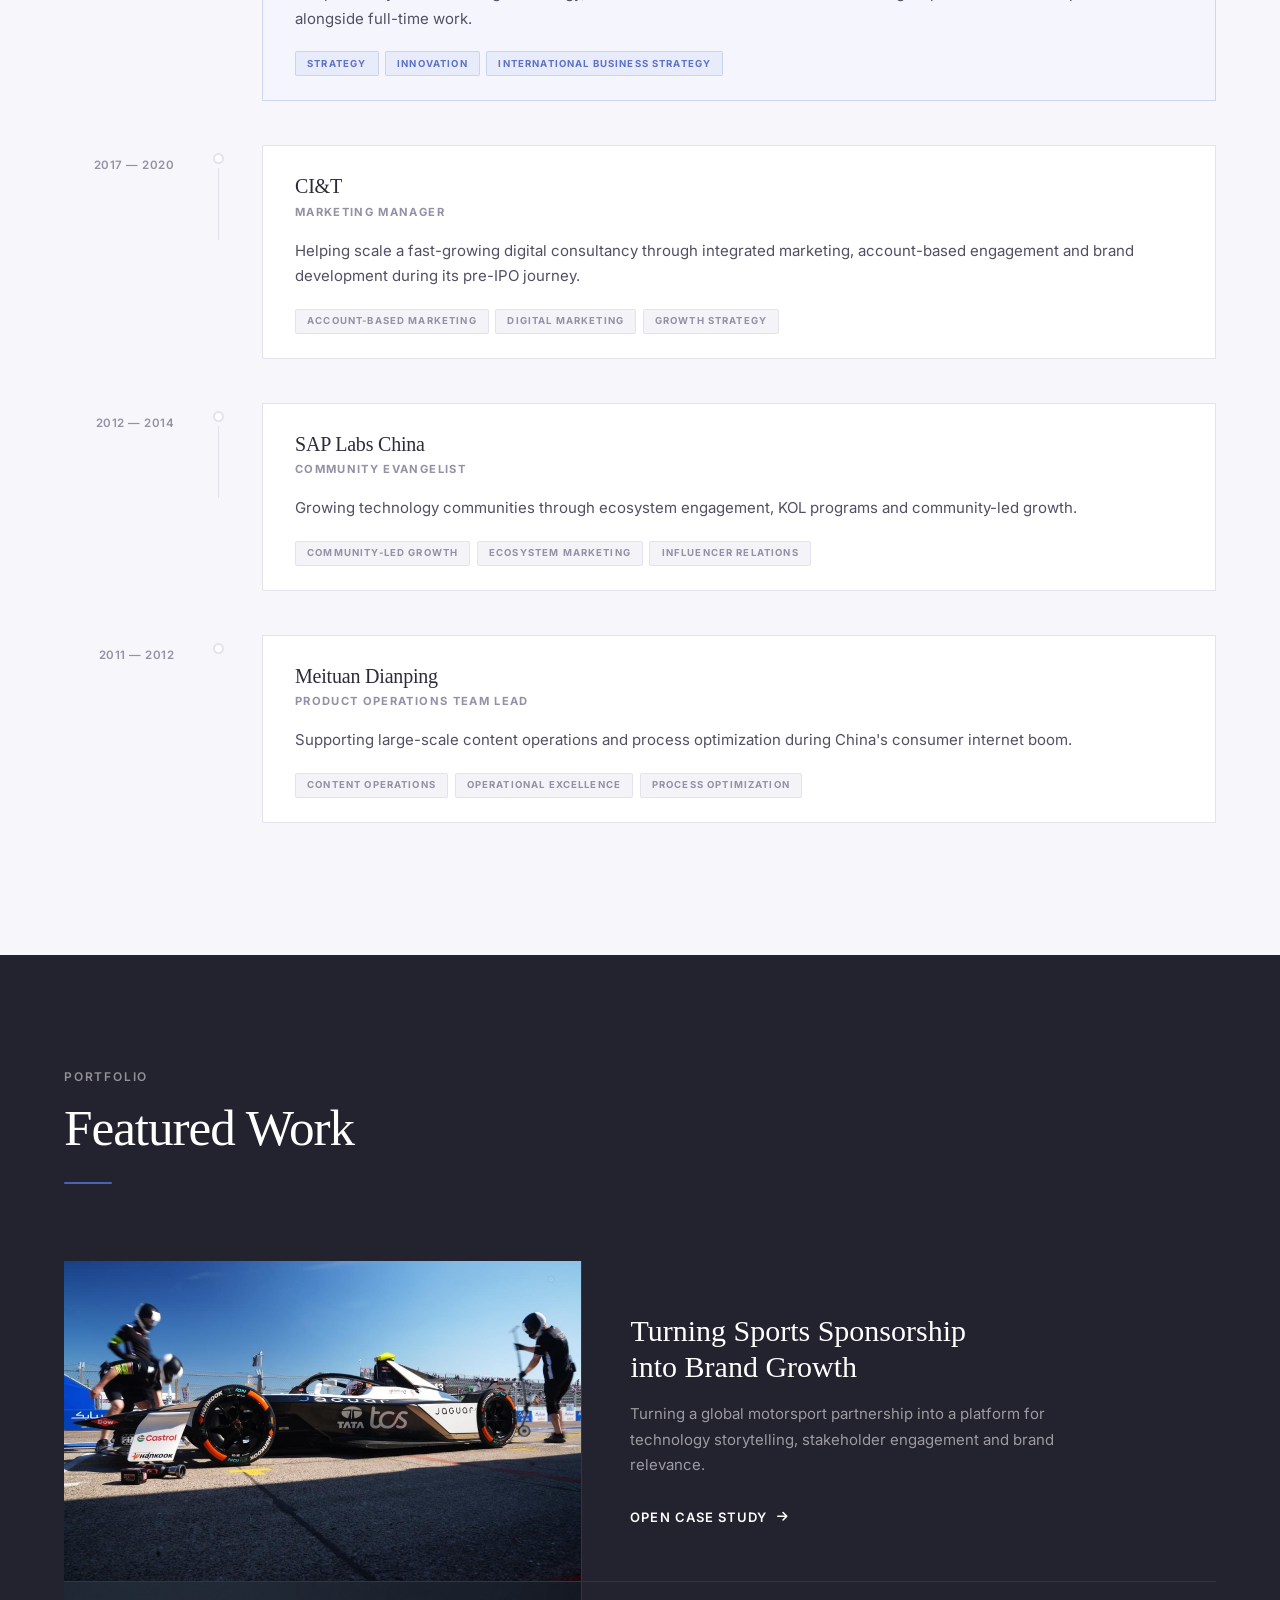
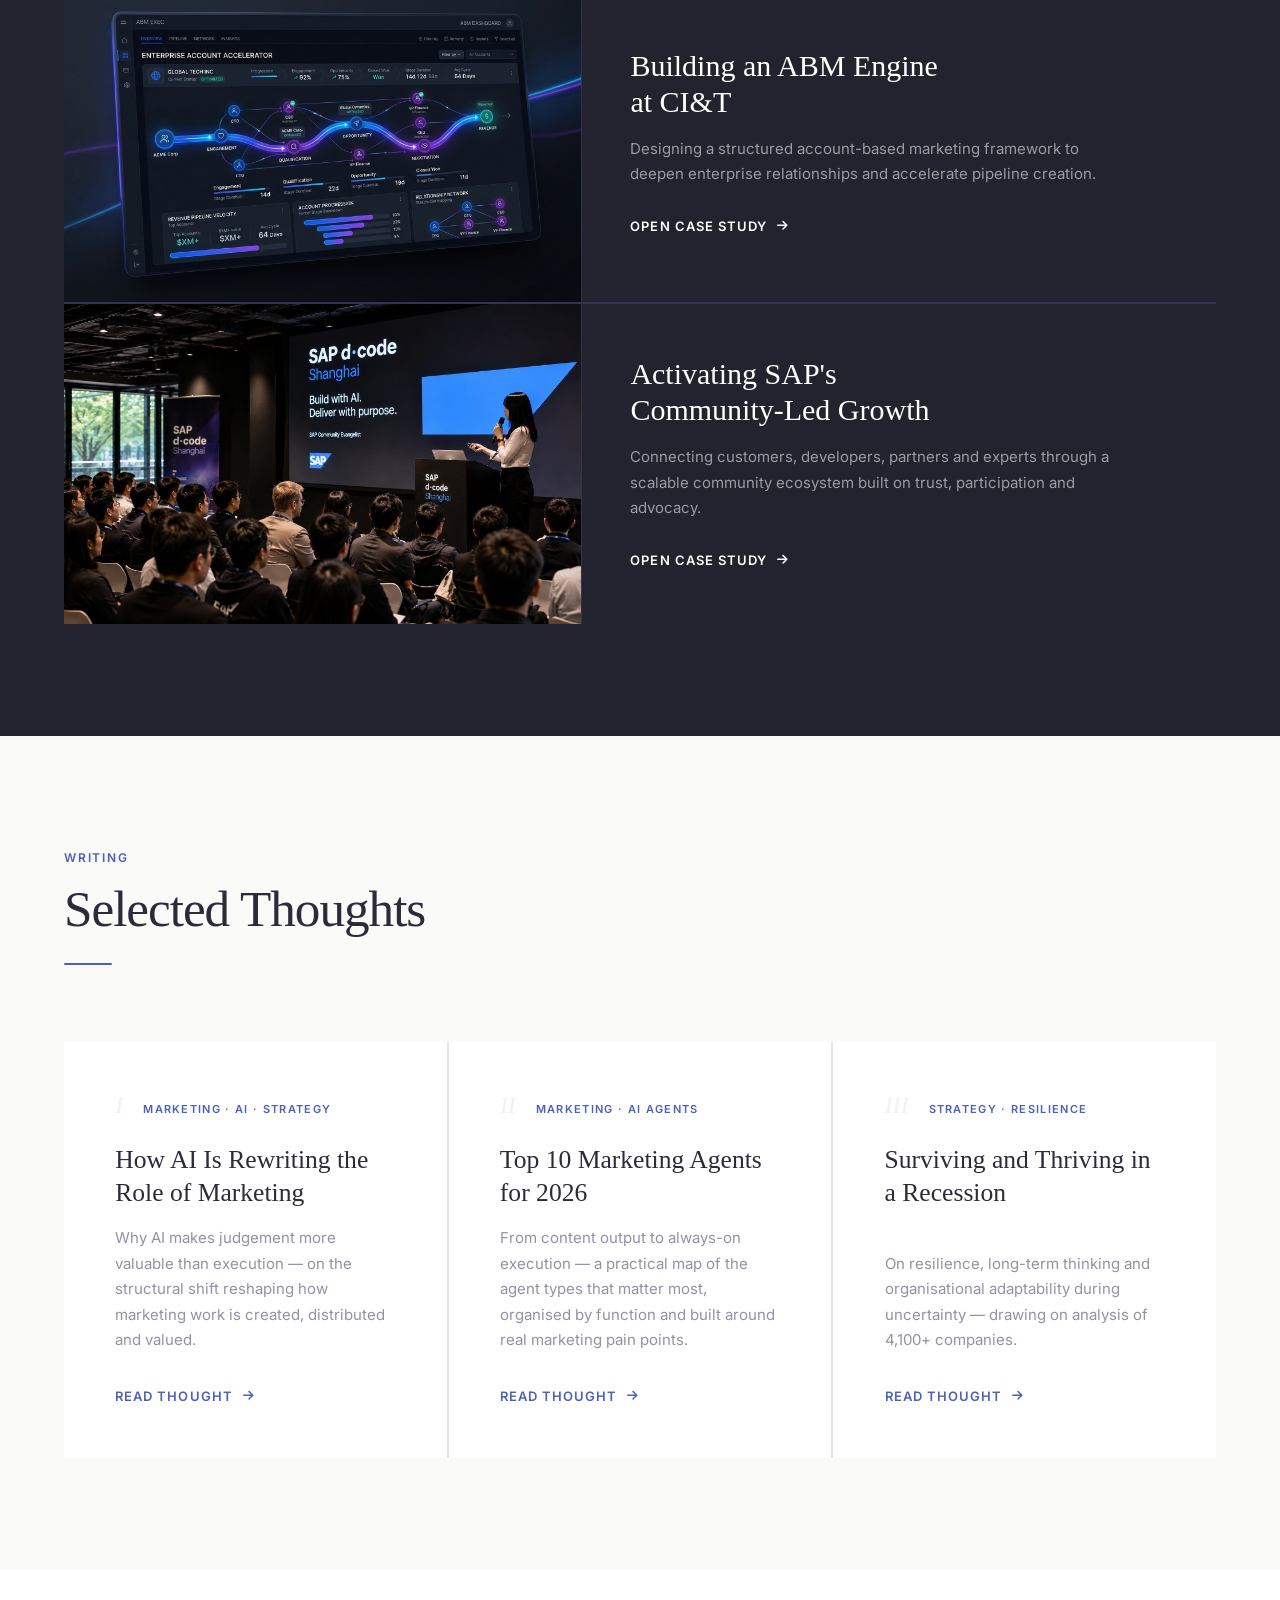
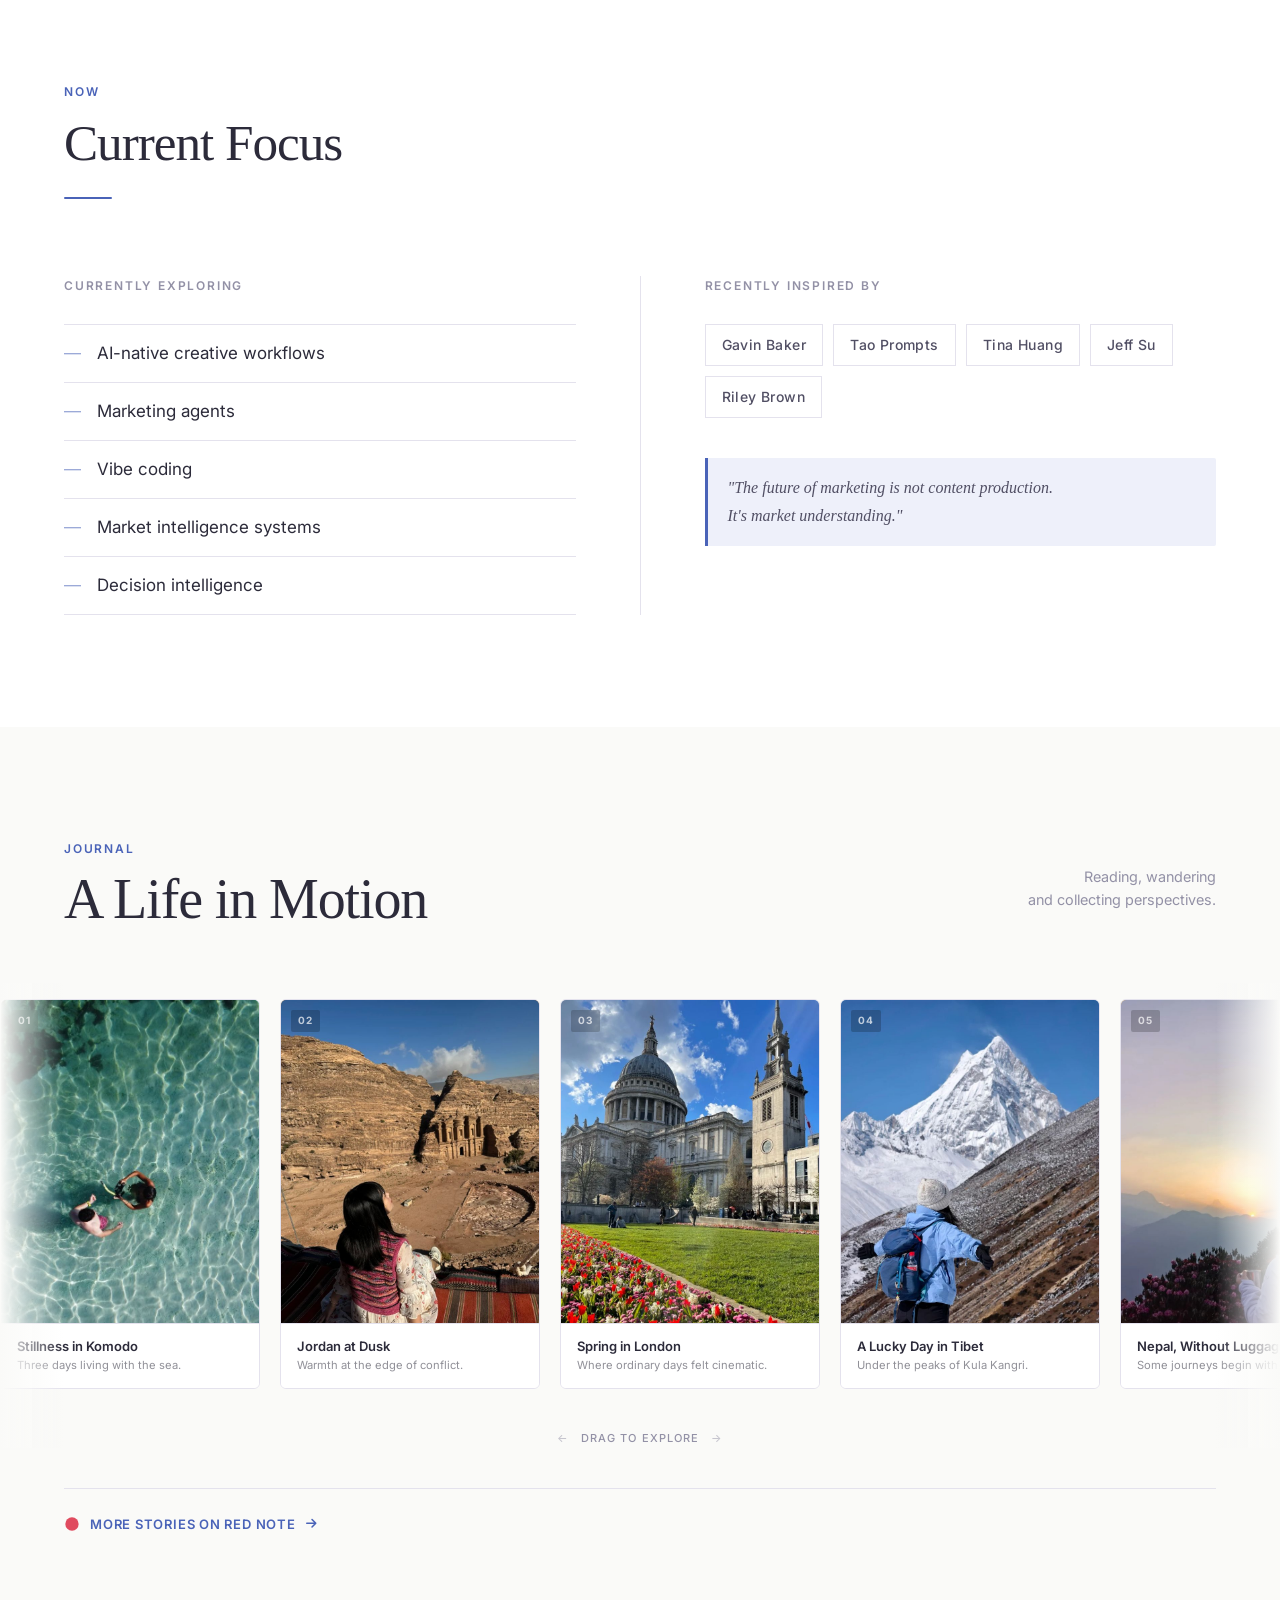
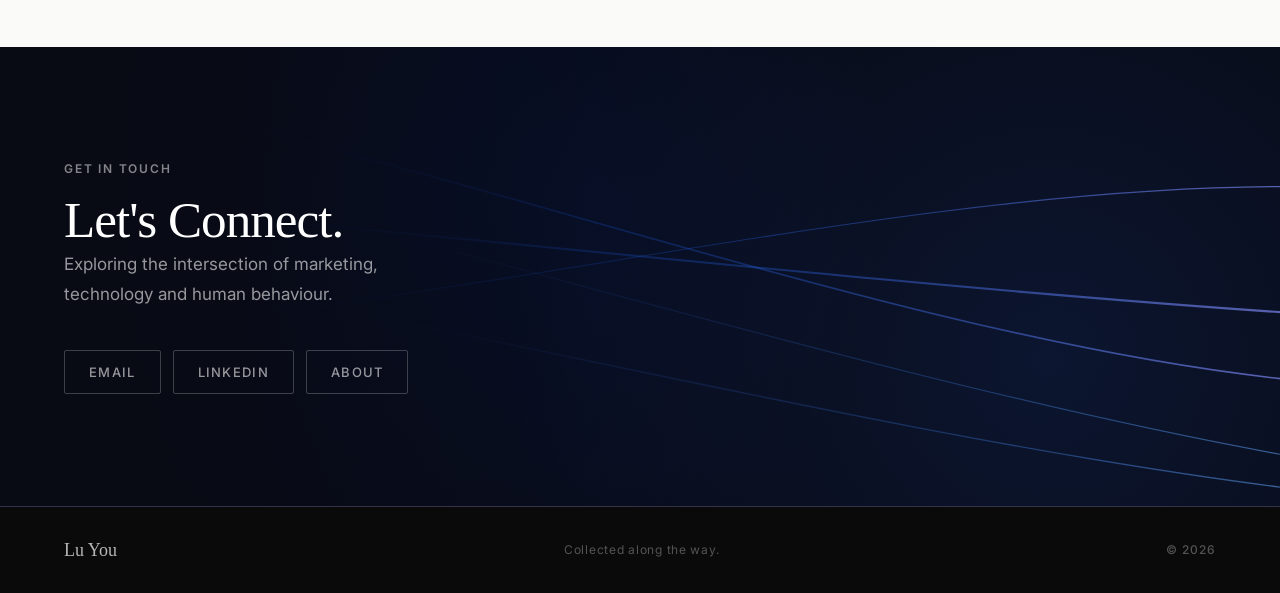
==== commit 816a2a5a: "Update index.html Professional journey updated" ====
--- a/index.html
+++ b/index.html
@@ -92,8 +92,8 @@
         <div class="timeline" role="list">
 
           <!-- TCS — Present -->
-          <article class="timeline-item reveal" role="listitem" tabindex="0" aria-label="Tata Consultancy Services, 2021 to present">
-            <div class="timeline-period" aria-hidden="true">2021 — Present</div>
+          <article class="timeline-item reveal" role="listitem" tabindex="0" aria-label="Tata Consultancy Services, 2021 to 2026">
+            <div class="timeline-period" aria-hidden="true">2021 — 2026</div>
             <div class="timeline-connector" aria-hidden="true">
               <div class="timeline-dot timeline-dot--current"></div>
               <div class="timeline-line"></div>
